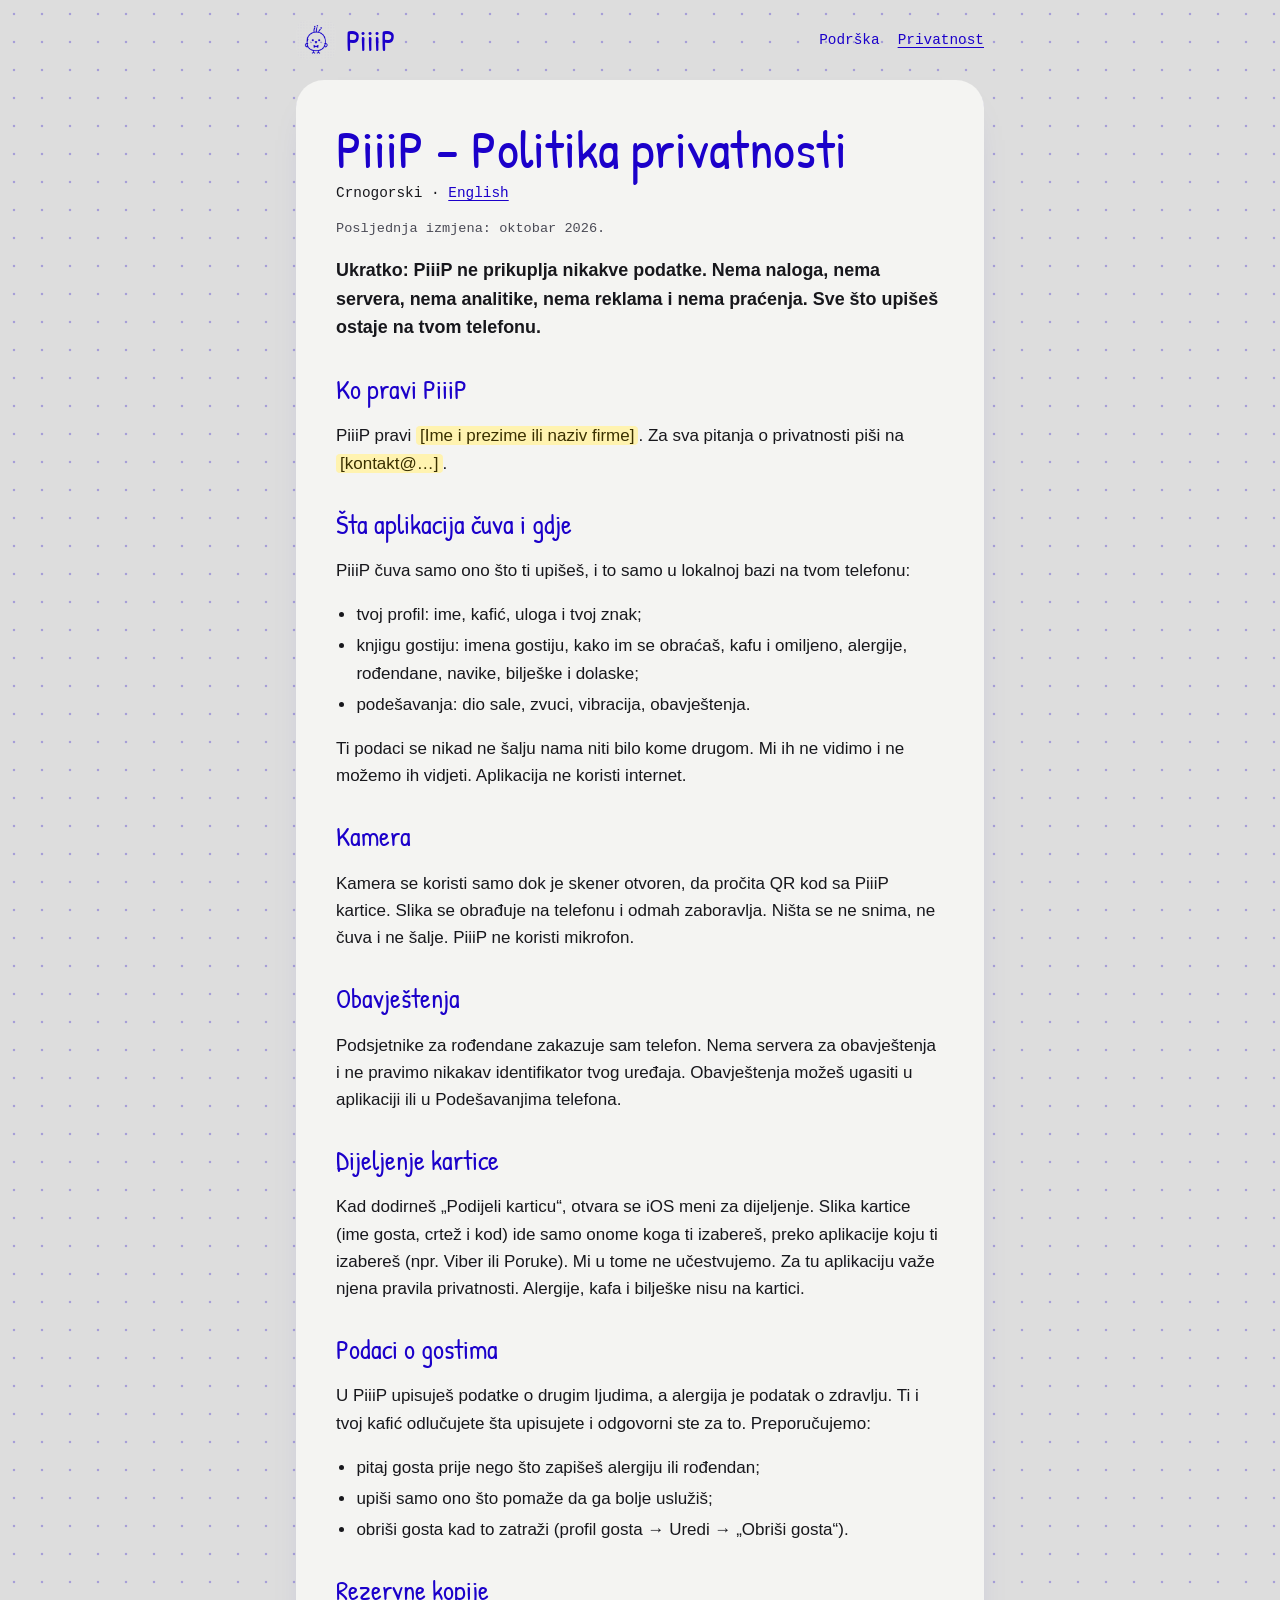
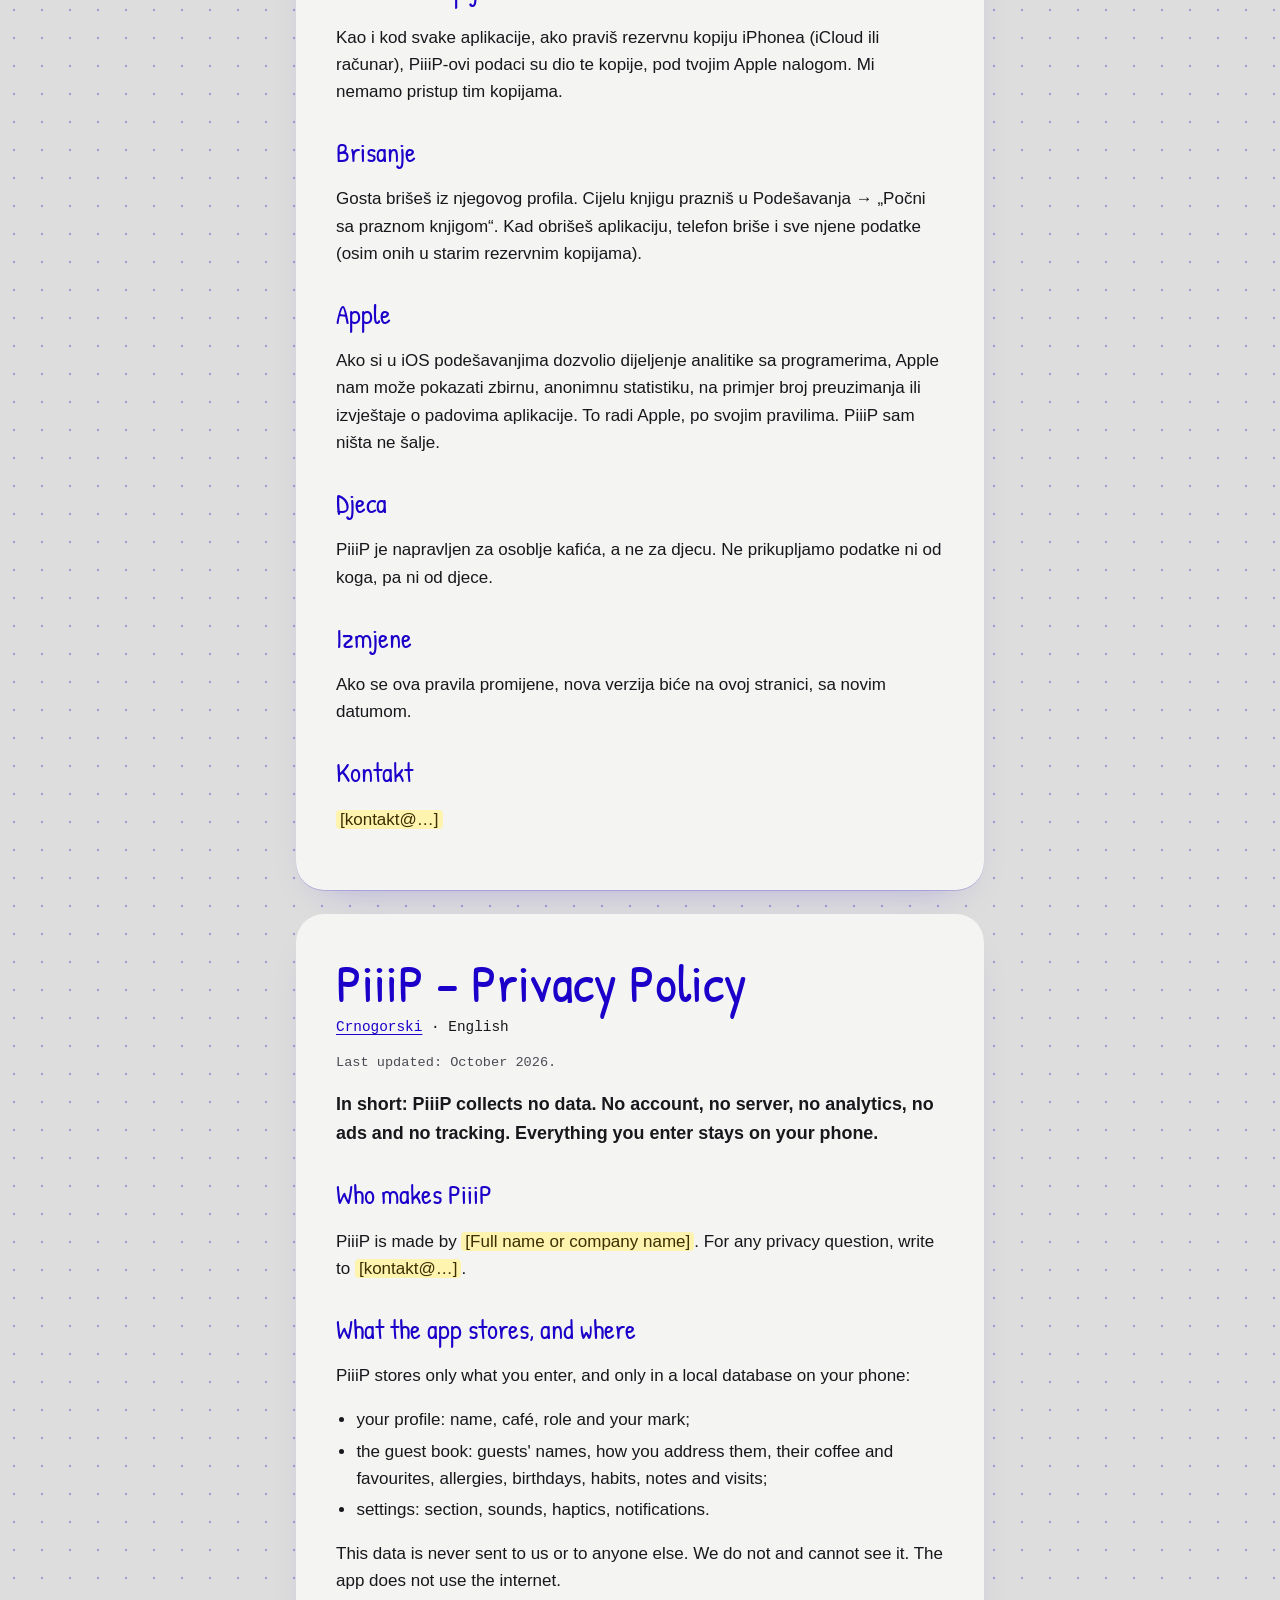
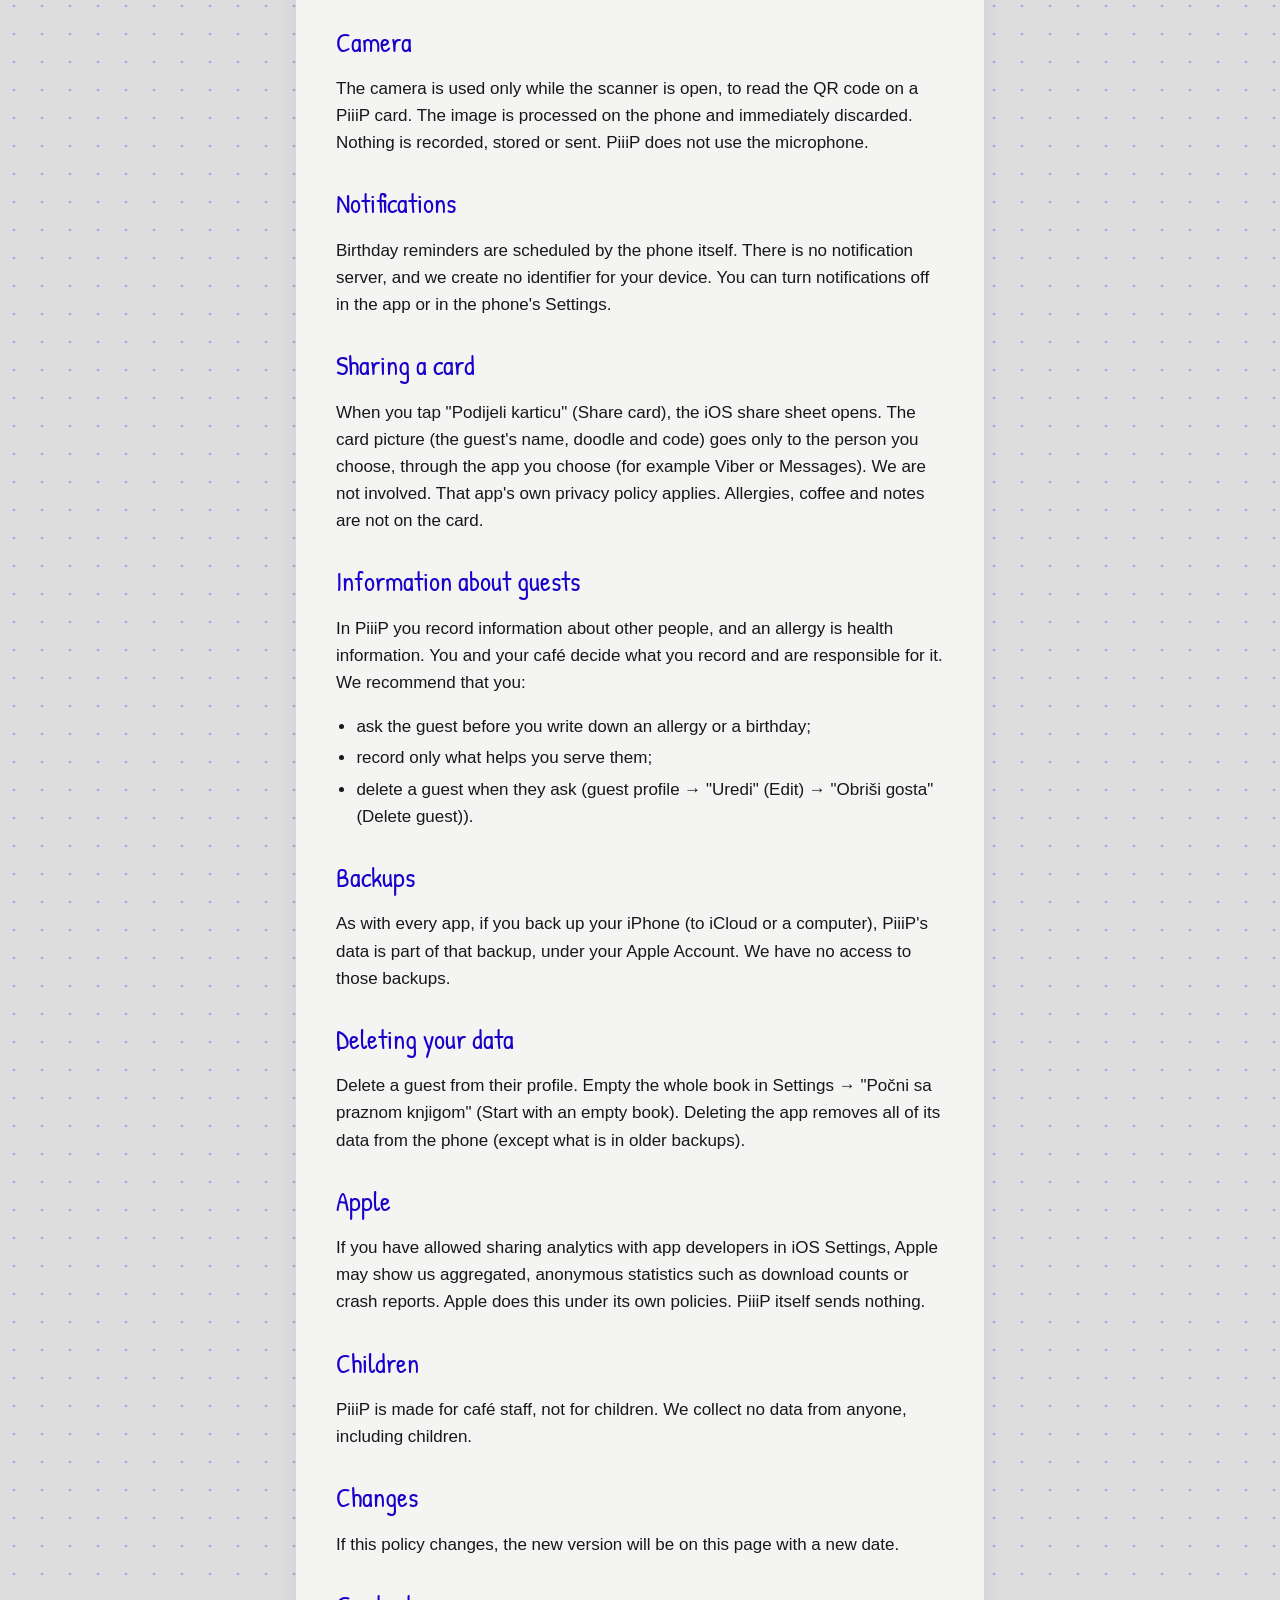
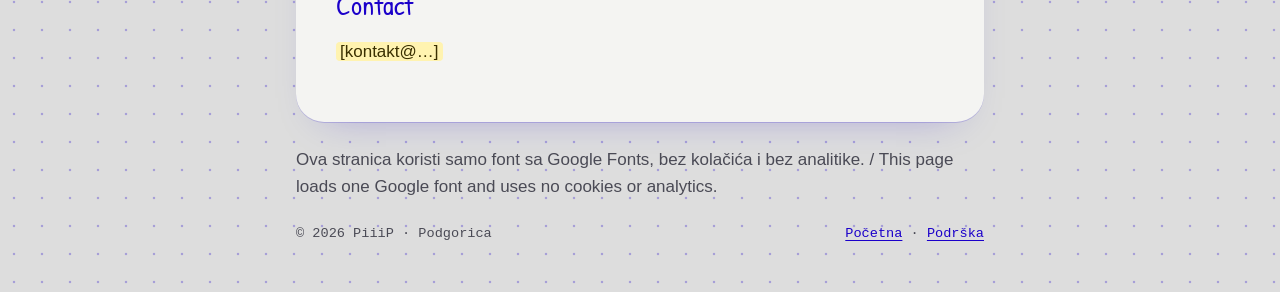
==== privacy/index.html @ 48791858 "feat: PiiiP landing, privacy policy and support pages Co-Authored-By: Claude Opus 5.5 <noreply@anthr" ====
<!doctype html>
<html lang="sr-Latn-ME">
<head>
<meta charset="utf-8">
<meta name="viewport" content="width=device-width, initial-scale=1">
<title>PiiiP – Privatnost / Privacy</title>
<meta name="description" content="PiiiP politika privatnosti. PiiiP ne prikuplja podatke. / PiiiP privacy policy. PiiiP collects no data.">
<link rel="icon" type="image/png" href="../assets/favicon.png">
<link rel="apple-touch-icon" href="../assets/apple-touch-icon.png">
<link rel="preconnect" href="https://fonts.googleapis.com">
<link rel="preconnect" href="https://fonts.gstatic.com" crossorigin>
<link rel="stylesheet" href="https://fonts.googleapis.com/css2?family=Patrick+Hand&display=swap">
<link rel="stylesheet" href="../assets/site.css">
</head>
<body>
<header class="site-head">
  <div class="wrap">
    <a class="brand" href="../"><img src="../assets/icon.png" width="40" height="40" alt=""><span>PiiiP</span></a>
    <nav class="site-nav" aria-label="Glavni meni">
      <a href="../support/">Podrška</a>
      <a href="./" aria-current="page">Privatnost</a>
    </nav>
  </div>
</header>

<main class="wrap">
  <section id="me" class="card">
    <h1>PiiiP – Politika privatnosti</h1>
    <p class="lang-switch">Crnogorski · <a href="#en">English</a></p>
    <p class="meta">Posljednja izmjena: oktobar 2026.</p>
    <p class="lead">Ukratko: PiiiP ne prikuplja nikakve podatke. Nema naloga, nema servera, nema analitike, nema reklama i nema praćenja. Sve što upišeš ostaje na tvom telefonu.</p>
    <h2>Ko pravi PiiiP</h2>
    <p>PiiiP pravi <span class="todo">[Ime i prezime ili naziv firme]</span>. Za sva pitanja o privatnosti piši na <span class="todo">[kontakt@…]</span>.</p>
    <h2>Šta aplikacija čuva i gdje</h2>
    <p>PiiiP čuva samo ono što ti upišeš, i to samo u lokalnoj bazi na tvom telefonu:</p>
    <ul>
      <li>tvoj profil: ime, kafić, uloga i tvoj znak;</li>
      <li>knjigu gostiju: imena gostiju, kako im se obraćaš, kafu i omiljeno, alergije, rođendane, navike, bilješke i dolaske;</li>
      <li>podešavanja: dio sale, zvuci, vibracija, obavještenja.</li>
    </ul>
    <p>Ti podaci se nikad ne šalju nama niti bilo kome drugom. Mi ih ne vidimo i ne možemo ih vidjeti. Aplikacija ne koristi internet.</p>
    <h2>Kamera</h2>
    <p>Kamera se koristi samo dok je skener otvoren, da pročita QR kod sa PiiiP kartice. Slika se obrađuje na telefonu i odmah zaboravlja. Ništa se ne snima, ne čuva i ne šalje. PiiiP ne koristi mikrofon.</p>
    <h2>Obavještenja</h2>
    <p>Podsjetnike za rođendane zakazuje sam telefon. Nema servera za obavještenja i ne pravimo nikakav identifikator tvog uređaja. Obavještenja možeš ugasiti u aplikaciji ili u Podešavanjima telefona.</p>
    <h2>Dijeljenje kartice</h2>
    <p>Kad dodirneš „Podijeli karticu“, otvara se iOS meni za dijeljenje. Slika kartice (ime gosta, crtež i kod) ide samo onome koga ti izabereš, preko aplikacije koju ti izabereš (npr. Viber ili Poruke). Mi u tome ne učestvujemo. Za tu aplikaciju važe njena pravila privatnosti. Alergije, kafa i bilješke nisu na kartici.</p>
    <h2>Podaci o gostima</h2>
    <p>U PiiiP upisuješ podatke o drugim ljudima, a alergija je podatak o zdravlju. Ti i tvoj kafić odlučujete šta upisujete i odgovorni ste za to. Preporučujemo:</p>
    <ul>
      <li>pitaj gosta prije nego što zapišeš alergiju ili rođendan;</li>
      <li>upiši samo ono što pomaže da ga bolje uslužiš;</li>
      <li>obriši gosta kad to zatraži (profil gosta → Uredi → „Obriši gosta“).</li>
    </ul>
    <h2>Rezervne kopije</h2>
    <p>Kao i kod svake aplikacije, ako praviš rezervnu kopiju iPhonea (iCloud ili računar), PiiiP-ovi podaci su dio te kopije, pod tvojim Apple nalogom. Mi nemamo pristup tim kopijama.</p>
    <h2>Brisanje</h2>
    <p>Gosta brišeš iz njegovog profila. Cijelu knjigu prazniš u Podešavanja → „Počni sa praznom knjigom“. Kad obrišeš aplikaciju, telefon briše i sve njene podatke (osim onih u starim rezervnim kopijama).</p>
    <h2>Apple</h2>
    <p>Ako si u iOS podešavanjima dozvolio dijeljenje analitike sa programerima, Apple nam može pokazati zbirnu, anonimnu statistiku, na primjer broj preuzimanja ili izvještaje o padovima aplikacije. To radi Apple, po svojim pravilima. PiiiP sam ništa ne šalje.</p>
    <h2>Djeca</h2>
    <p>PiiiP je napravljen za osoblje kafića, a ne za djecu. Ne prikupljamo podatke ni od koga, pa ni od djece.</p>
    <h2>Izmjene</h2>
    <p>Ako se ova pravila promijene, nova verzija biće na ovoj stranici, sa novim datumom.</p>
    <h2>Kontakt</h2>
    <p><span class="todo">[kontakt@…]</span></p>
  </section>

  <section id="en" class="card" lang="en">
    <h1>PiiiP – Privacy Policy</h1>
    <p class="lang-switch"><a href="#me">Crnogorski</a> · English</p>
    <p class="meta">Last updated: October 2026.</p>
    <p class="lead">In short: PiiiP collects no data. No account, no server, no analytics, no ads and no tracking. Everything you enter stays on your phone.</p>
    <h2>Who makes PiiiP</h2>
    <p>PiiiP is made by <span class="todo">[Full name or company name]</span>. For any privacy question, write to <span class="todo">[kontakt@…]</span>.</p>
    <h2>What the app stores, and where</h2>
    <p>PiiiP stores only what you enter, and only in a local database on your phone:</p>
    <ul>
      <li>your profile: name, café, role and your mark;</li>
      <li>the guest book: guests' names, how you address them, their coffee and favourites, allergies, birthdays, habits, notes and visits;</li>
      <li>settings: section, sounds, haptics, notifications.</li>
    </ul>
    <p>This data is never sent to us or to anyone else. We do not and cannot see it. The app does not use the internet.</p>
    <h2>Camera</h2>
    <p>The camera is used only while the scanner is open, to read the QR code on a PiiiP card. The image is processed on the phone and immediately discarded. Nothing is recorded, stored or sent. PiiiP does not use the microphone.</p>
    <h2>Notifications</h2>
    <p>Birthday reminders are scheduled by the phone itself. There is no notification server, and we create no identifier for your device. You can turn notifications off in the app or in the phone's Settings.</p>
    <h2>Sharing a card</h2>
    <p>When you tap "Podijeli karticu" (Share card), the iOS share sheet opens. The card picture (the guest's name, doodle and code) goes only to the person you choose, through the app you choose (for example Viber or Messages). We are not involved. That app's own privacy policy applies. Allergies, coffee and notes are not on the card.</p>
    <h2>Information about guests</h2>
    <p>In PiiiP you record information about other people, and an allergy is health information. You and your café decide what you record and are responsible for it. We recommend that you:</p>
    <ul>
      <li>ask the guest before you write down an allergy or a birthday;</li>
      <li>record only what helps you serve them;</li>
      <li>delete a guest when they ask (guest profile → "Uredi" (Edit) → "Obriši gosta" (Delete guest)).</li>
    </ul>
    <h2>Backups</h2>
    <p>As with every app, if you back up your iPhone (to iCloud or a computer), PiiiP's data is part of that backup, under your Apple Account. We have no access to those backups.</p>
    <h2>Deleting your data</h2>
    <p>Delete a guest from their profile. Empty the whole book in Settings → "Počni sa praznom knjigom" (Start with an empty book). Deleting the app removes all of its data from the phone (except what is in older backups).</p>
    <h2>Apple</h2>
    <p>If you have allowed sharing analytics with app developers in iOS Settings, Apple may show us aggregated, anonymous statistics such as download counts or crash reports. Apple does this under its own policies. PiiiP itself sends nothing.</p>
    <h2>Children</h2>
    <p>PiiiP is made for café staff, not for children. We collect no data from anyone, including children.</p>
    <h2>Changes</h2>
    <p>If this policy changes, the new version will be on this page with a new date.</p>
    <h2>Contact</h2>
    <p><span class="todo">[kontakt@…]</span></p>
  </section>
  <p class="soft">Ova stranica koristi samo font sa Google Fonts, bez kolačića i bez analitike. / This page loads one Google font and uses no cookies or analytics.</p>
</main>

<footer class="site-foot">
  <div class="wrap">
    <span>© 2026 PiiiP · Podgorica</span>
    <span><a href="../">Početna</a> · <a href="../support/">Podrška</a></span>
  </div>
</footer>
</body>
</html>
---- assets/site.css ----
/* PiiiP site: grey paper, one cobalt ink, hand-lettered display. Same rules as the app. */
:root {
  --paper: #DDDDDD;
  --card: #F4F4F2;
  --ink: #1B00CA;
  --ink-soft: rgba(27, 0, 202, 0.55);
  --dot: rgba(27, 0, 202, 0.28);
  --text: #17171C;
  --soft: #4A4A55;
  --rule: rgba(27, 0, 202, 0.18);
  --todo-bg: #FFF3B0;
  --todo-text: #3A3000;

  --font-hand: "Patrick Hand", "Comic Sans MS", cursive;
  --font-body: -apple-system, BlinkMacSystemFont, "Segoe UI", Roboto, "Helvetica Neue", Arial, sans-serif;
  --font-mono: ui-monospace, "SF Mono", Menlo, Consolas, monospace;

  --radius-tile: 16px;
  --radius-card: 28px;
  --ease-out: cubic-bezier(0.16, 1, 0.3, 1);
  color-scheme: light dark;
}

@media (prefers-color-scheme: dark) {
  :root:not([data-theme="light"]) {
    --paper: #14141A;
    --card: #1E1E26;
    --ink: #A9A0FF;
    --ink-soft: rgba(169, 160, 255, 0.6);
    --dot: rgba(169, 160, 255, 0.22);
    --text: #EDEDF2;
    --soft: #B4B4C0;
    --rule: rgba(169, 160, 255, 0.22);
    --todo-bg: #4A4000;
    --todo-text: #FFF3B0;
  }
}

* { box-sizing: border-box; }

body {
  margin: 0;
  background-color: var(--paper);
  background-image: radial-gradient(var(--dot) 1.4px, transparent 1.6px);
  background-size: 28px 28px;
  color: var(--text);
  font: 17px/1.6 var(--font-body);
  -webkit-font-smoothing: antialiased;
}

a { color: var(--ink); text-underline-offset: 3px; }
a:hover { text-decoration-thickness: 2px; }
a:focus-visible { outline: 2px solid var(--ink); outline-offset: 3px; border-radius: 4px; }

.wrap { max-width: 720px; margin: 0 auto; padding: 0 16px; }

/* Header */
.site-head { padding: 20px 0; }
.site-head .wrap { display: flex; align-items: center; justify-content: space-between; gap: 16px; }
.brand { display: flex; align-items: center; gap: 10px; text-decoration: none; }
.brand img { width: 40px; height: 40px; border-radius: 10px; }
.brand span { font: 1.9rem/1 var(--font-hand); color: var(--ink); }
.site-nav { display: flex; gap: 18px; font: 0.9rem var(--font-mono); }
.site-nav a { text-decoration: none; }
.site-nav a[aria-current="page"] { text-decoration: underline; }

/* Cards */
.card {
  background: var(--card);
  border-radius: var(--radius-card);
  padding: 32px 24px;
  margin-bottom: 24px;
  box-shadow: 0 1px 0 var(--rule), 0 18px 40px -28px rgba(27, 0, 202, 0.35);
}
@media (min-width: 600px) { .card { padding: 40px 40px; } }

h1, h2, h3 { font-family: var(--font-hand); color: var(--ink); font-weight: 400; }
h1 { font-size: clamp(2.4rem, 1.6rem + 3vw, 3.4rem); line-height: 1.05; margin: 0 0 8px; }
h2 { font-size: 1.7rem; line-height: 1.15; margin: 32px 0 6px; }
h3 { font-size: 1.35rem; margin: 24px 0 4px; }

.meta { font: 0.85rem var(--font-mono); color: var(--soft); margin: 0 0 20px; }
.lead { font-size: 1.12rem; font-weight: 600; }
.soft { color: var(--soft); }
ul { padding-left: 1.2em; }
li + li { margin-top: 4px; }

.lang-switch { font: 0.9rem var(--font-mono); margin: 8px 0 20px; }

.todo { background: var(--todo-bg); color: var(--todo-text); padding: 0 4px; border-radius: 4px; }

/* Landing */
.hero { display: grid; gap: 32px; align-items: center; padding: 24px 0 40px; }
@media (min-width: 720px) { .hero { grid-template-columns: 1.15fr 0.85fr; } }
.hero .tagline { font: 1.6rem/1.2 var(--font-hand); color: var(--ink); margin: 0 0 16px; }
.hero p { margin: 0 0 16px; }
.phone {
  justify-self: center;
  width: min(300px, 80vw);
  aspect-ratio: 600 / 1303;
  border-radius: 44px;
  border: 10px solid #17171C;
  overflow: hidden;
  background: var(--card);
  transform: rotate(2.5deg);
  box-shadow: 0 30px 60px -30px rgba(27, 0, 202, 0.5);
  transition: transform 500ms var(--ease-out);
}
.phone:hover { transform: rotate(0deg) translateY(-4px); }
.phone img { width: 100%; height: 100%; display: block; object-fit: cover; }

.badge-row { display: flex; flex-wrap: wrap; gap: 10px; margin-top: 8px; }
.pill {
  display: inline-block;
  padding: 10px 18px;
  border-radius: 999px;
  font: 0.95rem var(--font-mono);
  text-decoration: none;
  border: 1.5px solid var(--ink);
  transition: transform 150ms var(--ease-out), background-color 150ms;
}
.pill:active { transform: scale(0.97); }
.pill.solid { background: var(--ink); color: var(--card); }
.pill.solid:hover { background: var(--text); border-color: var(--text); }
.pill.ghost:hover { background: var(--rule); }

.features { display: grid; gap: 16px; margin: 0; padding: 0; list-style: none; }
@media (min-width: 600px) { .features { grid-template-columns: 1fr 1fr; } }
.features li { background: var(--paper); border-radius: var(--radius-tile); padding: 18px 20px; margin: 0; }
.features li:first-child { grid-column: 1 / -1; border: 1.5px solid #D2002A; }
.features h3 { margin: 0 0 4px; }
.features p { margin: 0; font-size: 0.97rem; }

/* FAQ */
details { border-top: 1px solid var(--rule); padding: 14px 0; }
details:last-of-type { border-bottom: 1px solid var(--rule); }
summary { cursor: pointer; font: 1.3rem/1.3 var(--font-hand); color: var(--ink); list-style: none; }
summary::-webkit-details-marker { display: none; }
summary::before { content: "+"; display: inline-block; width: 1.2em; transition: transform 200ms var(--ease-out); }
details[open] summary::before { transform: rotate(45deg); }
details p { margin: 8px 0 0 1.2em; }

/* Footer */
.site-foot { padding: 8px 0 48px; font: 0.85rem var(--font-mono); color: var(--soft); }
.site-foot .wrap { display: flex; flex-wrap: wrap; gap: 8px 20px; justify-content: space-between; }

@media (prefers-reduced-motion: reduce) {
  *, *::before { transition: none !important; }
  .phone { transform: none; }
}
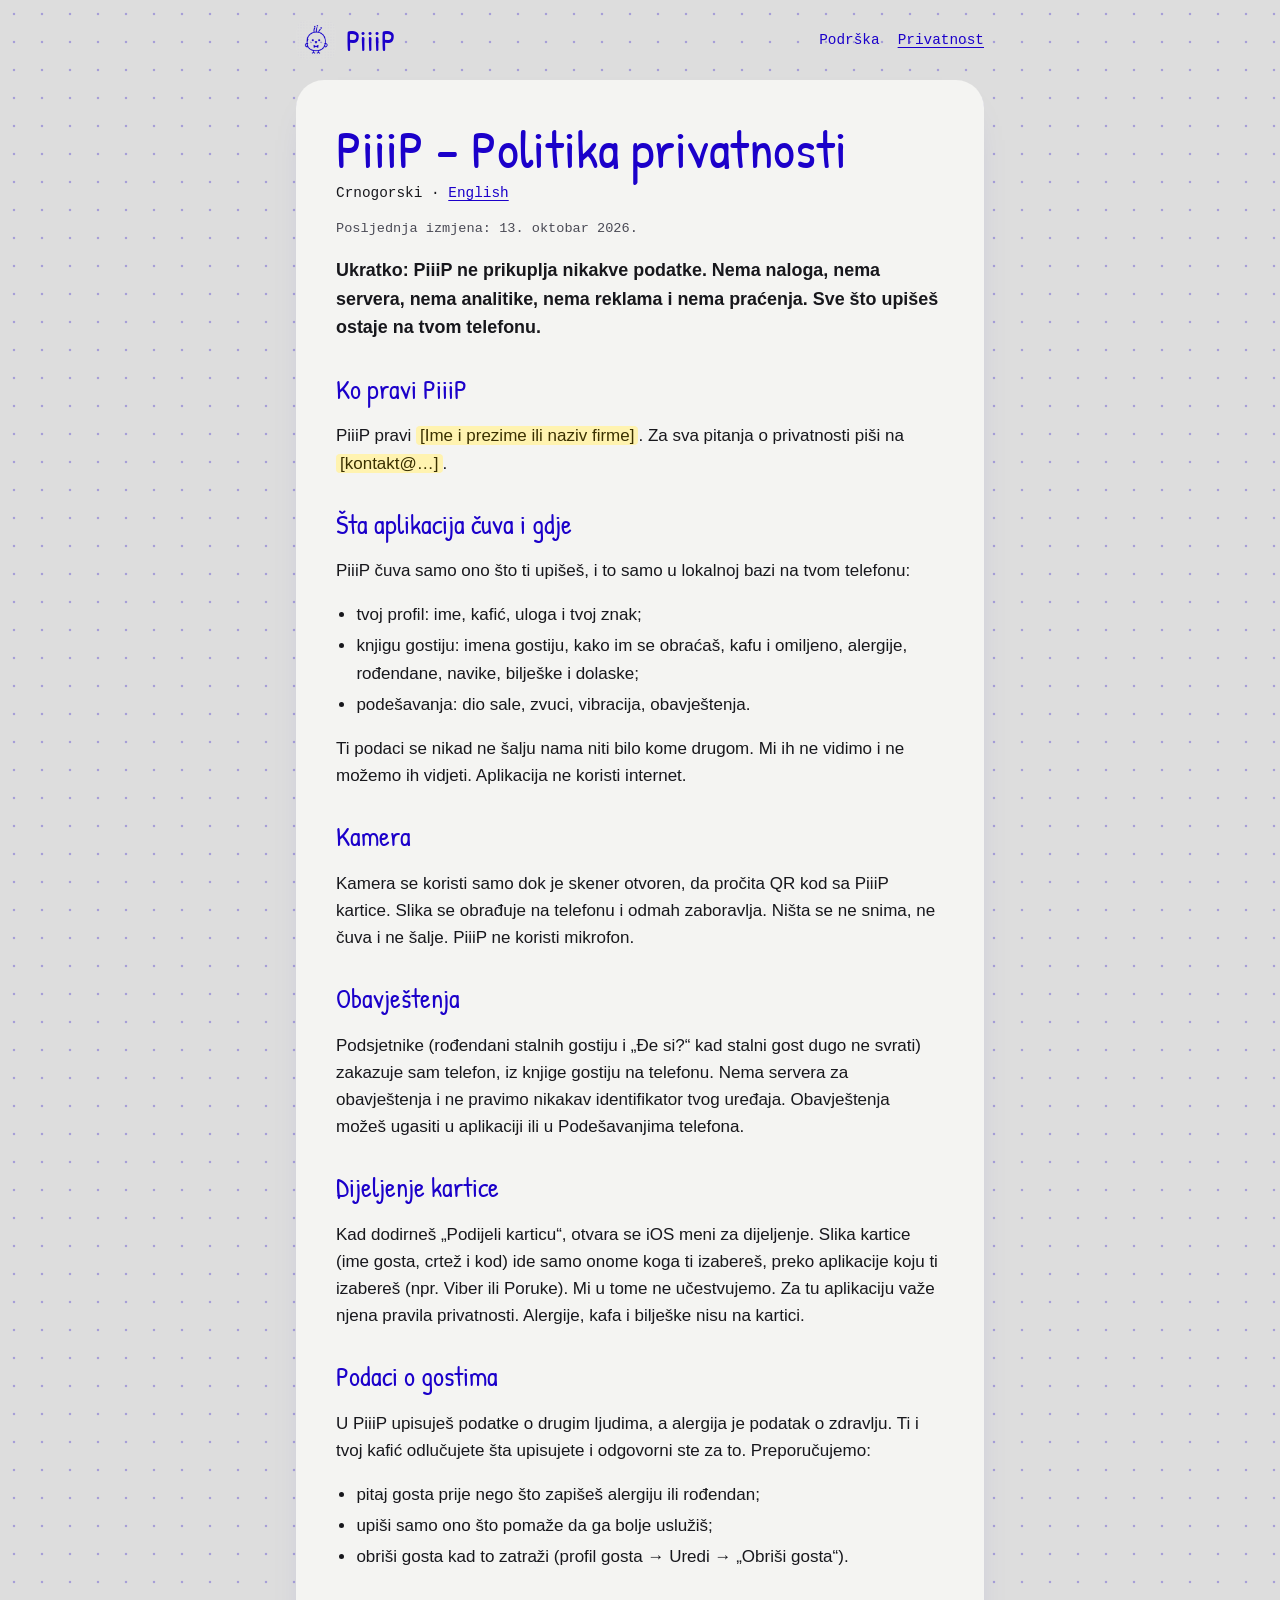
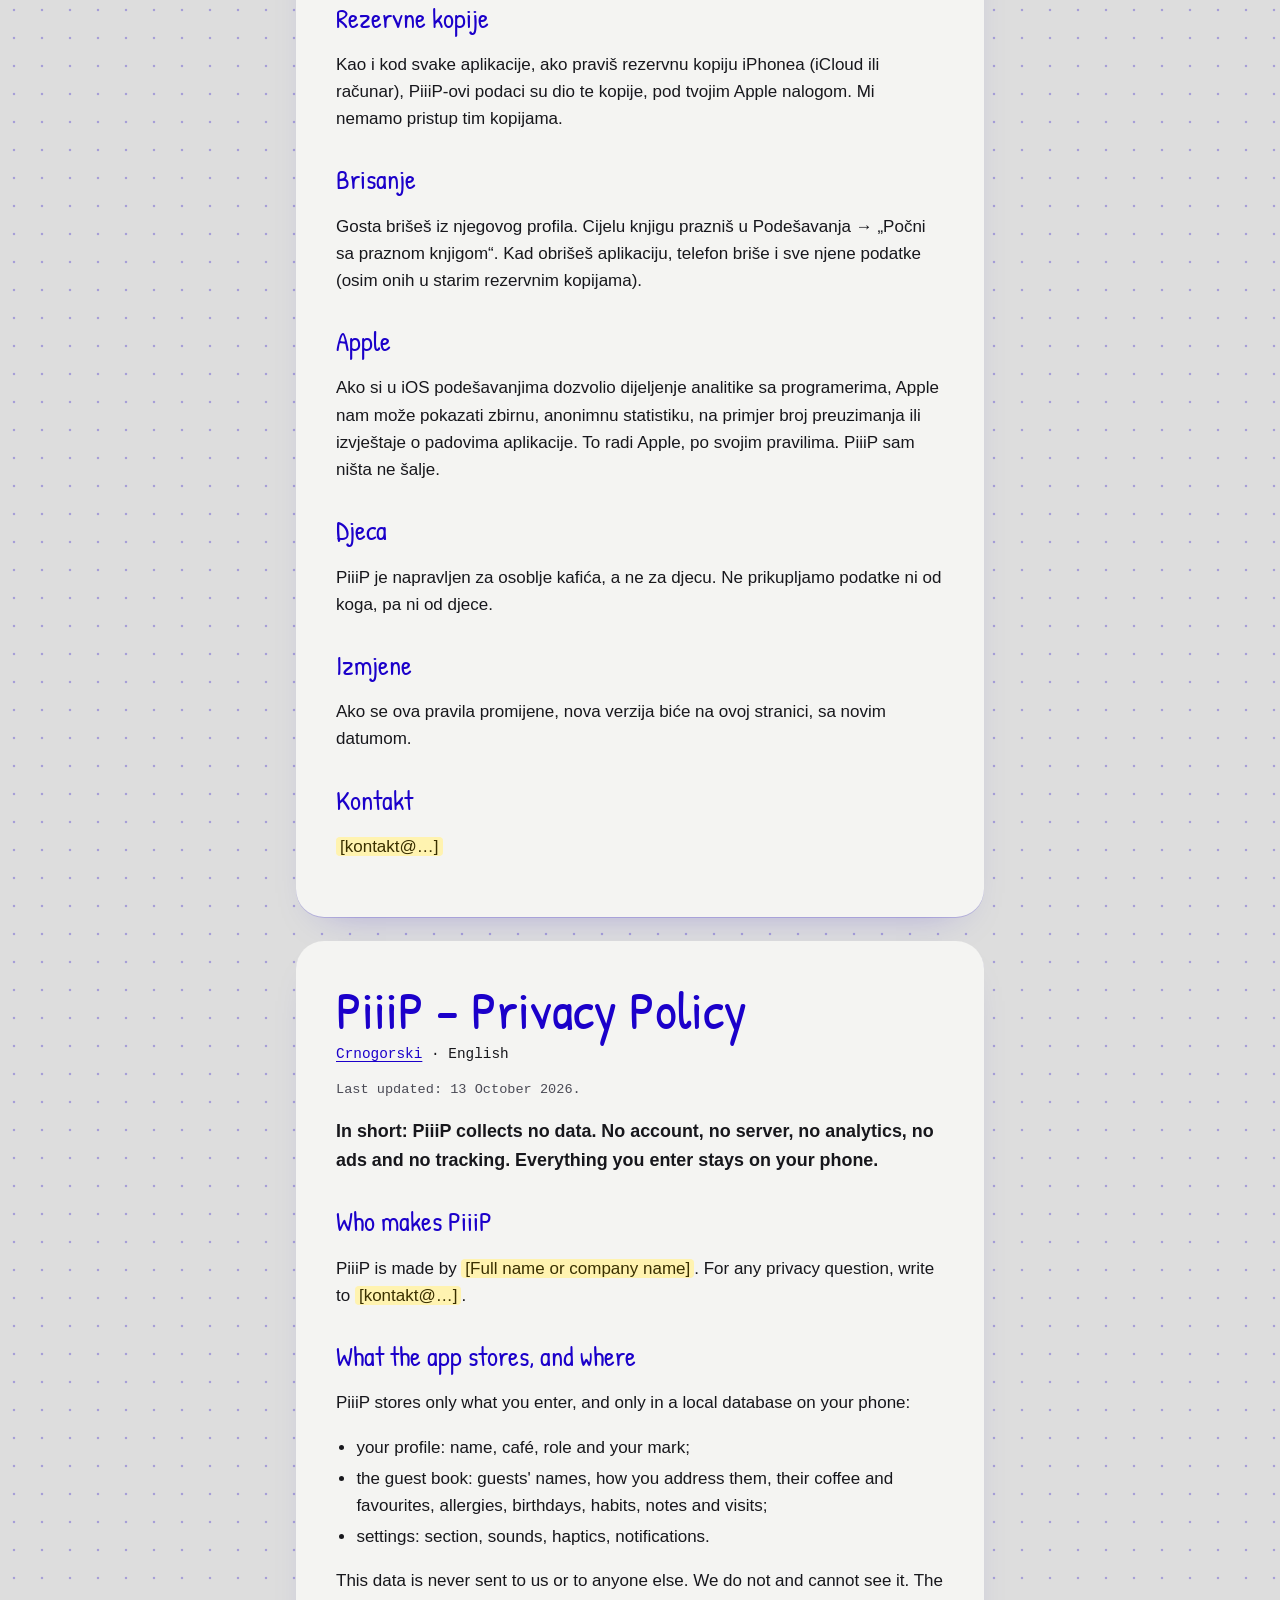
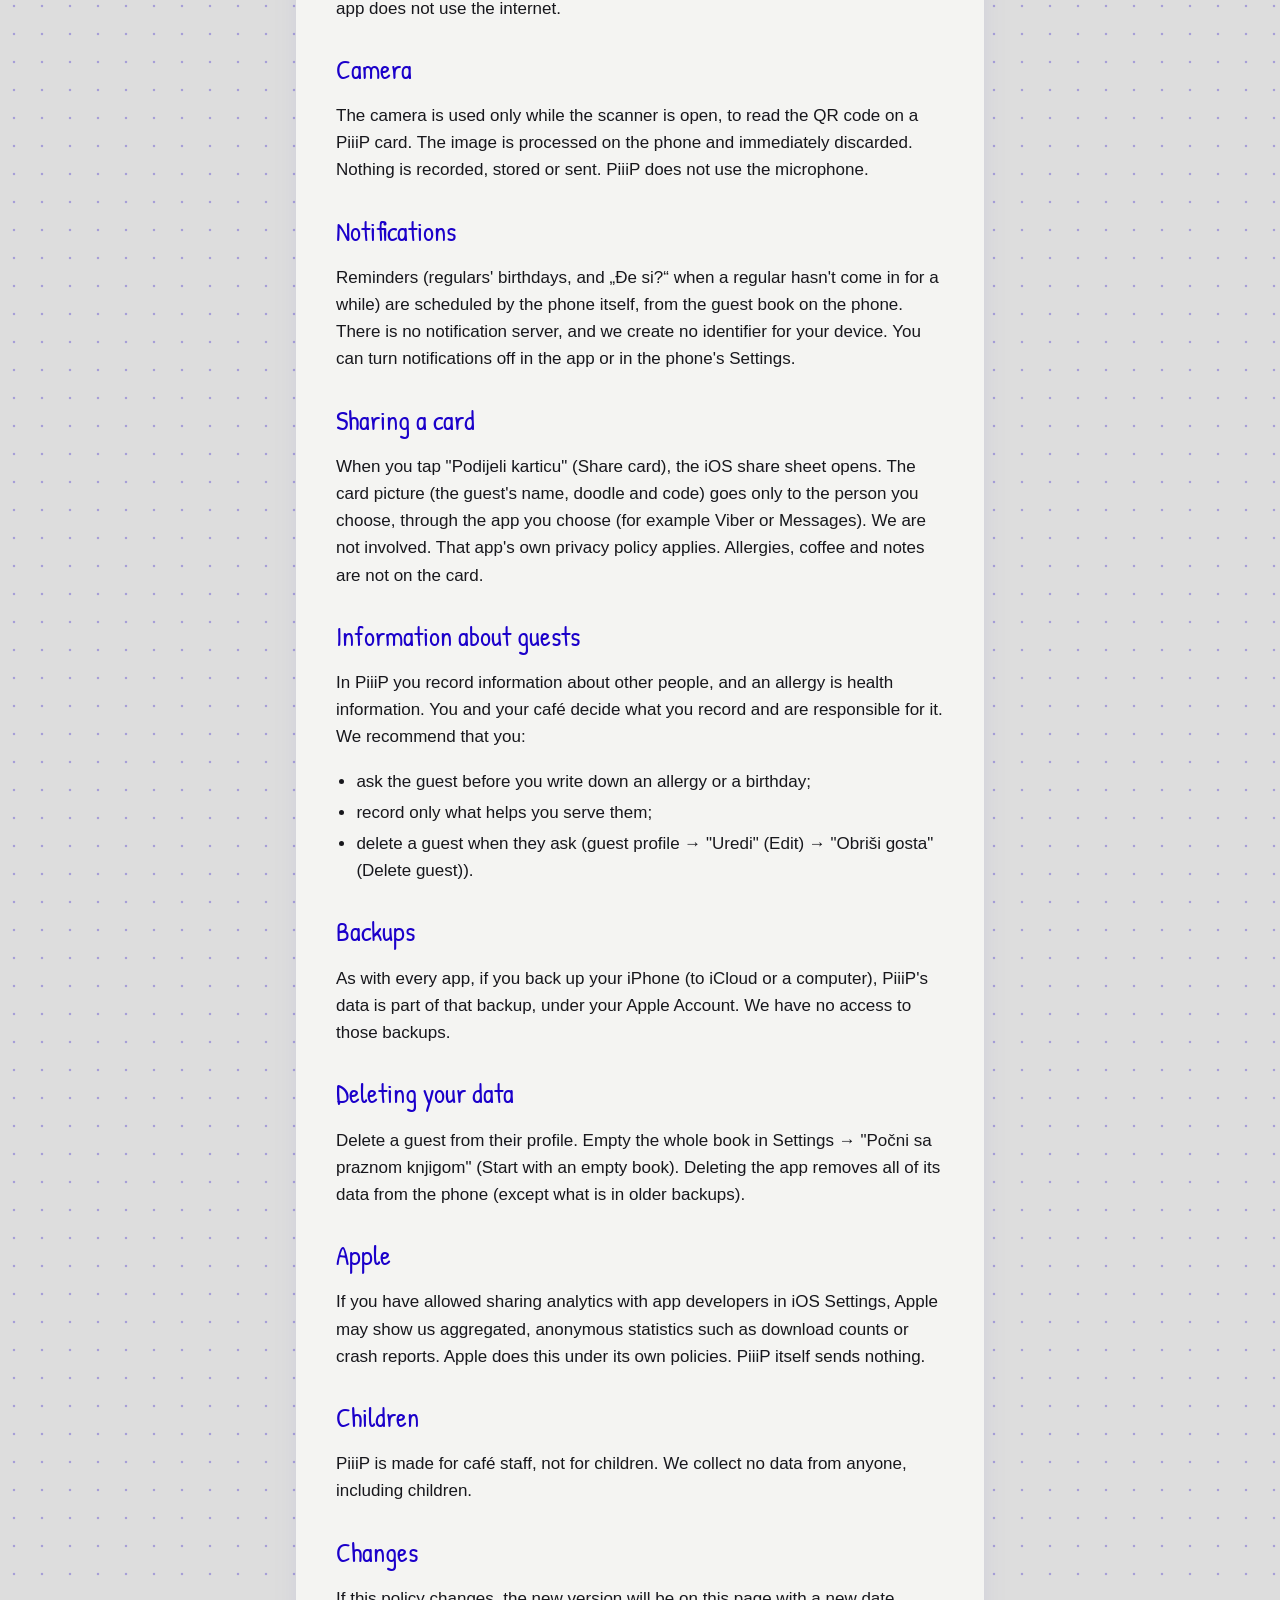
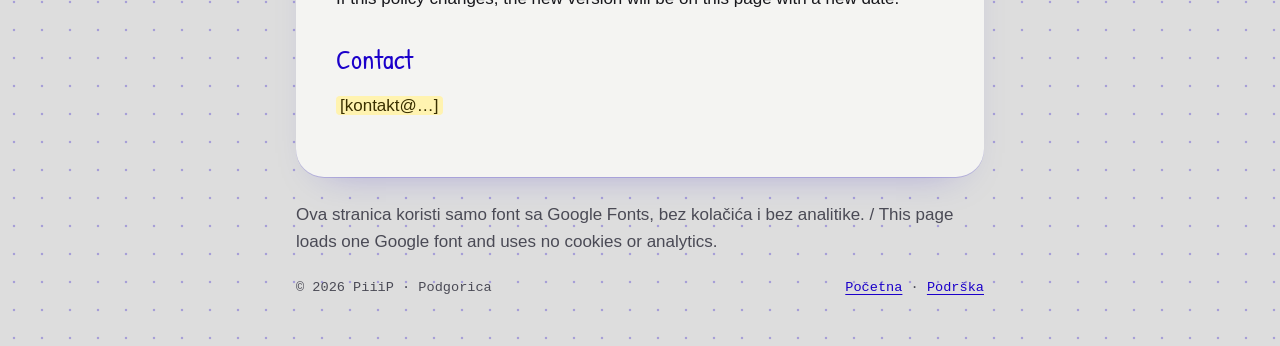
==== commit 5a4b264f: "feat: PiiiP's phrasebook with sounds, Đe si reminders in privacy and support Co-Authored-By: Claude " ====
--- a/privacy/index.html
+++ b/privacy/index.html
@@ -27,7 +27,7 @@
   <section id="me" class="card">
     <h1>PiiiP – Politika privatnosti</h1>
     <p class="lang-switch">Crnogorski · <a href="#en">English</a></p>
-    <p class="meta">Posljednja izmjena: oktobar 2026.</p>
+    <p class="meta">Posljednja izmjena: 13. oktobar 2026.</p>
     <p class="lead">Ukratko: PiiiP ne prikuplja nikakve podatke. Nema naloga, nema servera, nema analitike, nema reklama i nema praćenja. Sve što upišeš ostaje na tvom telefonu.</p>
     <h2>Ko pravi PiiiP</h2>
     <p>PiiiP pravi <span class="todo">[Ime i prezime ili naziv firme]</span>. Za sva pitanja o privatnosti piši na <span class="todo">[kontakt@…]</span>.</p>
@@ -42,7 +42,7 @@
     <h2>Kamera</h2>
     <p>Kamera se koristi samo dok je skener otvoren, da pročita QR kod sa PiiiP kartice. Slika se obrađuje na telefonu i odmah zaboravlja. Ništa se ne snima, ne čuva i ne šalje. PiiiP ne koristi mikrofon.</p>
     <h2>Obavještenja</h2>
-    <p>Podsjetnike za rođendane zakazuje sam telefon. Nema servera za obavještenja i ne pravimo nikakav identifikator tvog uređaja. Obavještenja možeš ugasiti u aplikaciji ili u Podešavanjima telefona.</p>
+    <p>Podsjetnike (rođendani stalnih gostiju i „Đe si?“ kad stalni gost dugo ne svrati) zakazuje sam telefon, iz knjige gostiju na telefonu. Nema servera za obavještenja i ne pravimo nikakav identifikator tvog uređaja. Obavještenja možeš ugasiti u aplikaciji ili u Podešavanjima telefona.</p>
     <h2>Dijeljenje kartice</h2>
     <p>Kad dodirneš „Podijeli karticu“, otvara se iOS meni za dijeljenje. Slika kartice (ime gosta, crtež i kod) ide samo onome koga ti izabereš, preko aplikacije koju ti izabereš (npr. Viber ili Poruke). Mi u tome ne učestvujemo. Za tu aplikaciju važe njena pravila privatnosti. Alergije, kafa i bilješke nisu na kartici.</p>
     <h2>Podaci o gostima</h2>
@@ -69,7 +69,7 @@
   <section id="en" class="card" lang="en">
     <h1>PiiiP – Privacy Policy</h1>
     <p class="lang-switch"><a href="#me">Crnogorski</a> · English</p>
-    <p class="meta">Last updated: October 2026.</p>
+    <p class="meta">Last updated: 13 October 2026.</p>
     <p class="lead">In short: PiiiP collects no data. No account, no server, no analytics, no ads and no tracking. Everything you enter stays on your phone.</p>
     <h2>Who makes PiiiP</h2>
     <p>PiiiP is made by <span class="todo">[Full name or company name]</span>. For any privacy question, write to <span class="todo">[kontakt@…]</span>.</p>
@@ -84,7 +84,7 @@
     <h2>Camera</h2>
     <p>The camera is used only while the scanner is open, to read the QR code on a PiiiP card. The image is processed on the phone and immediately discarded. Nothing is recorded, stored or sent. PiiiP does not use the microphone.</p>
     <h2>Notifications</h2>
-    <p>Birthday reminders are scheduled by the phone itself. There is no notification server, and we create no identifier for your device. You can turn notifications off in the app or in the phone's Settings.</p>
+    <p>Reminders (regulars' birthdays, and „Đe si?“ when a regular hasn't come in for a while) are scheduled by the phone itself, from the guest book on the phone. There is no notification server, and we create no identifier for your device. You can turn notifications off in the app or in the phone's Settings.</p>
     <h2>Sharing a card</h2>
     <p>When you tap "Podijeli karticu" (Share card), the iOS share sheet opens. The card picture (the guest's name, doodle and code) goes only to the person you choose, through the app you choose (for example Viber or Messages). We are not involved. That app's own privacy policy applies. Allergies, coffee and notes are not on the card.</p>
     <h2>Information about guests</h2>
--- a/assets/site.css
+++ b/assets/site.css
@@ -131,6 +131,24 @@
 .features h3 { margin: 0 0 4px; }
 .features p { margin: 0; font-size: 0.97rem; }
 
+/* Phrasebook: tap to hear PiiiP */
+.phrases { display: grid; grid-template-columns: repeat(auto-fill, minmax(150px, 1fr)); gap: 10px; margin-top: 16px; }
+.phrase {
+  display: flex; flex-direction: column; align-items: flex-start; gap: 2px;
+  padding: 14px 16px; border: 0; border-radius: var(--radius-tile);
+  background: var(--paper); color: var(--ink); text-align: left; cursor: pointer;
+  font: inherit; transition: transform 150ms var(--ease-out), box-shadow 200ms var(--ease-out);
+}
+.phrase span { font: 1.45rem/1.1 var(--font-hand); }
+.phrase small { font: 0.78rem/1.3 var(--font-mono); color: var(--soft); }
+.phrase:hover { box-shadow: inset 0 0 0 1.5px var(--ink); }
+.phrase:active { transform: scale(0.97); }
+.phrase:focus-visible { outline: 2px solid var(--ink); outline-offset: 3px; }
+.phrase.playing { background: var(--ink); }
+.phrase.playing span, .phrase.playing small { color: var(--card); }
+.phrase.alert span { color: #D2002A; }
+.phrase.alert.playing { background: #D2002A; }
+
 /* FAQ */
 details { border-top: 1px solid var(--rule); padding: 14px 0; }
 details:last-of-type { border-bottom: 1px solid var(--rule); }
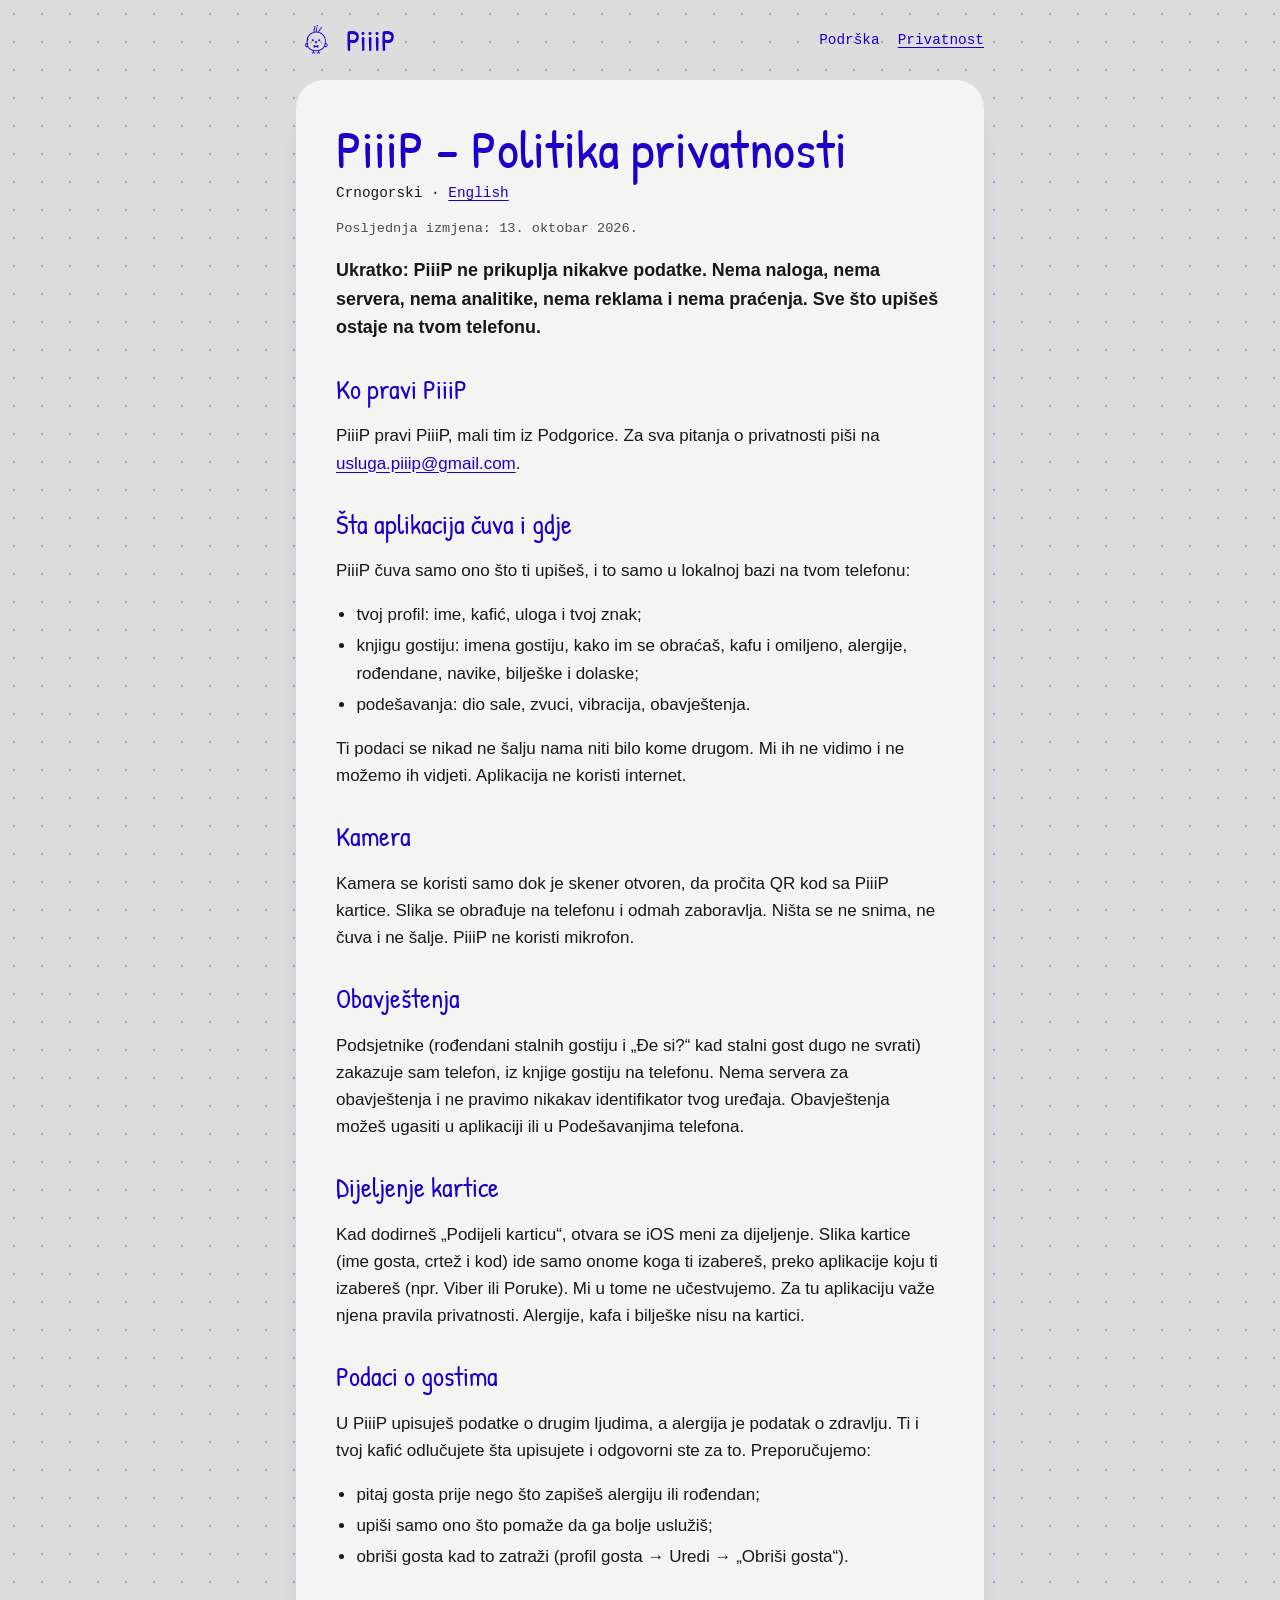
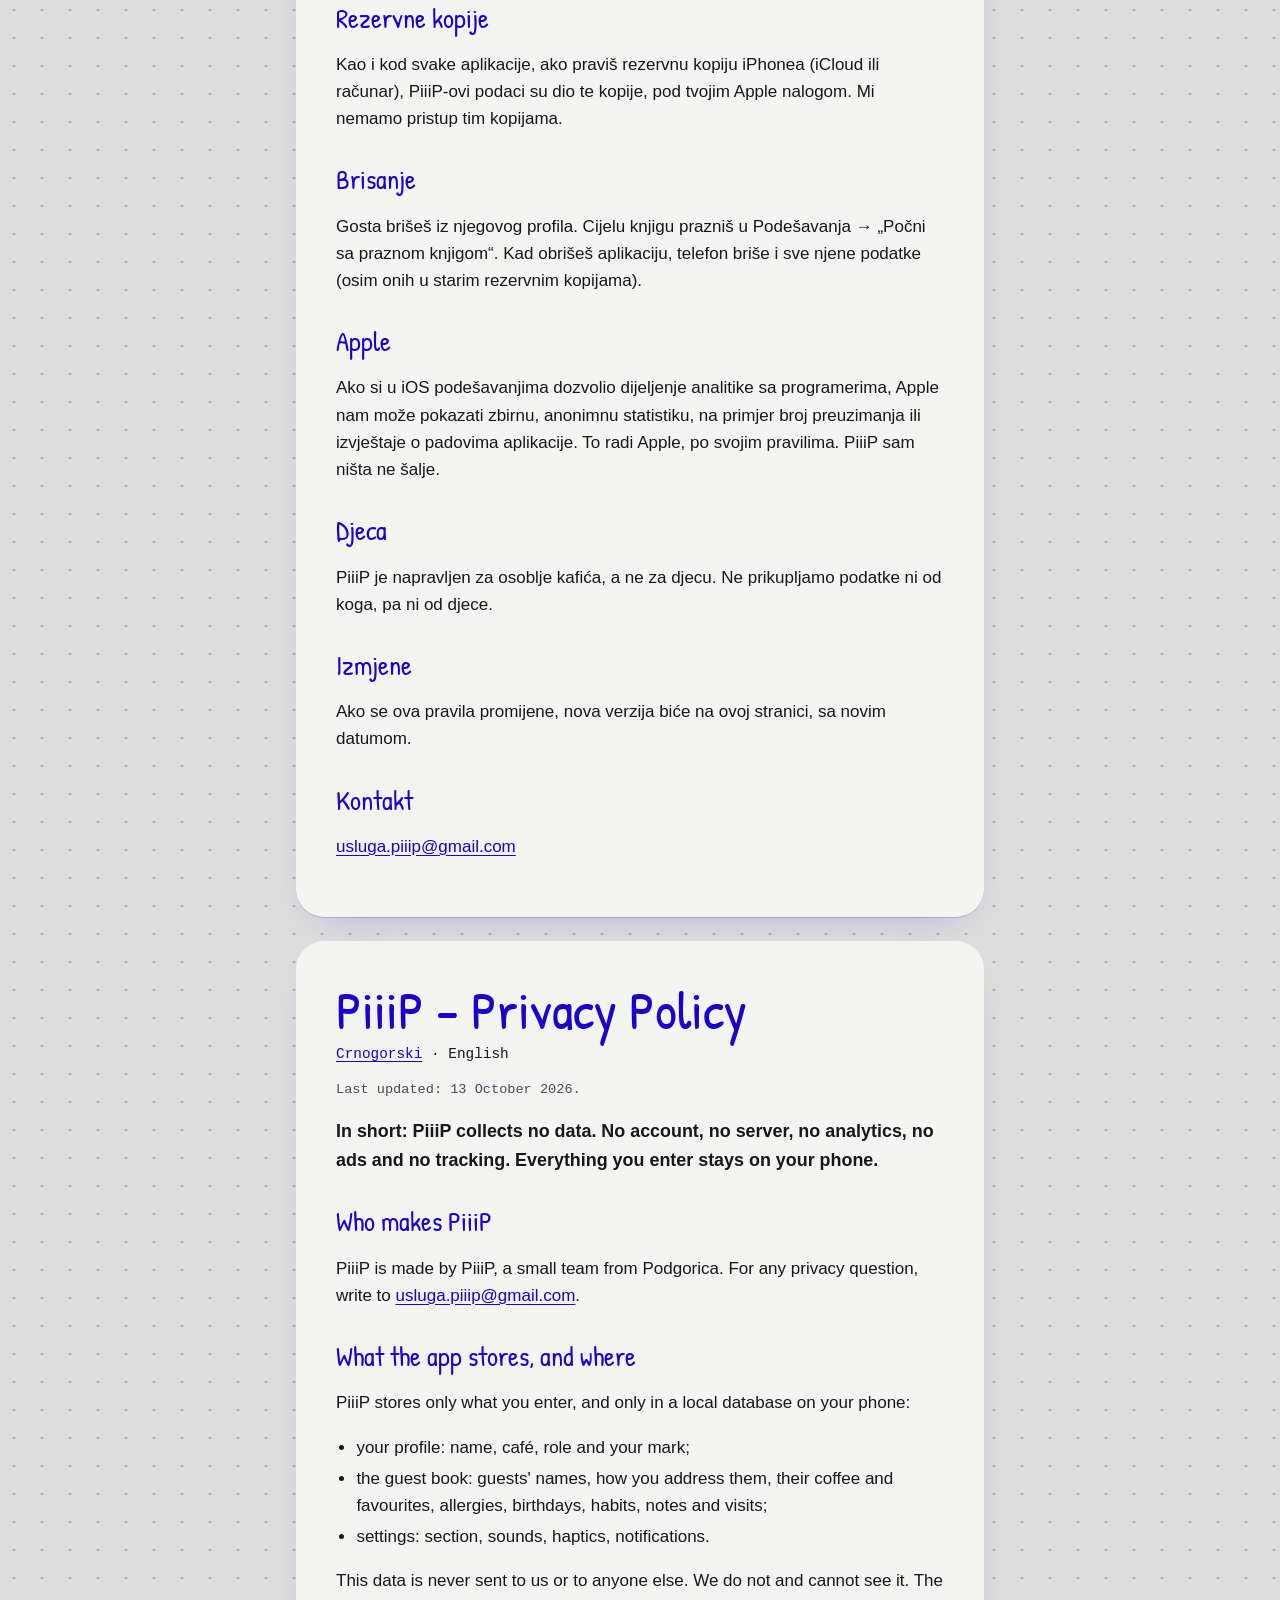
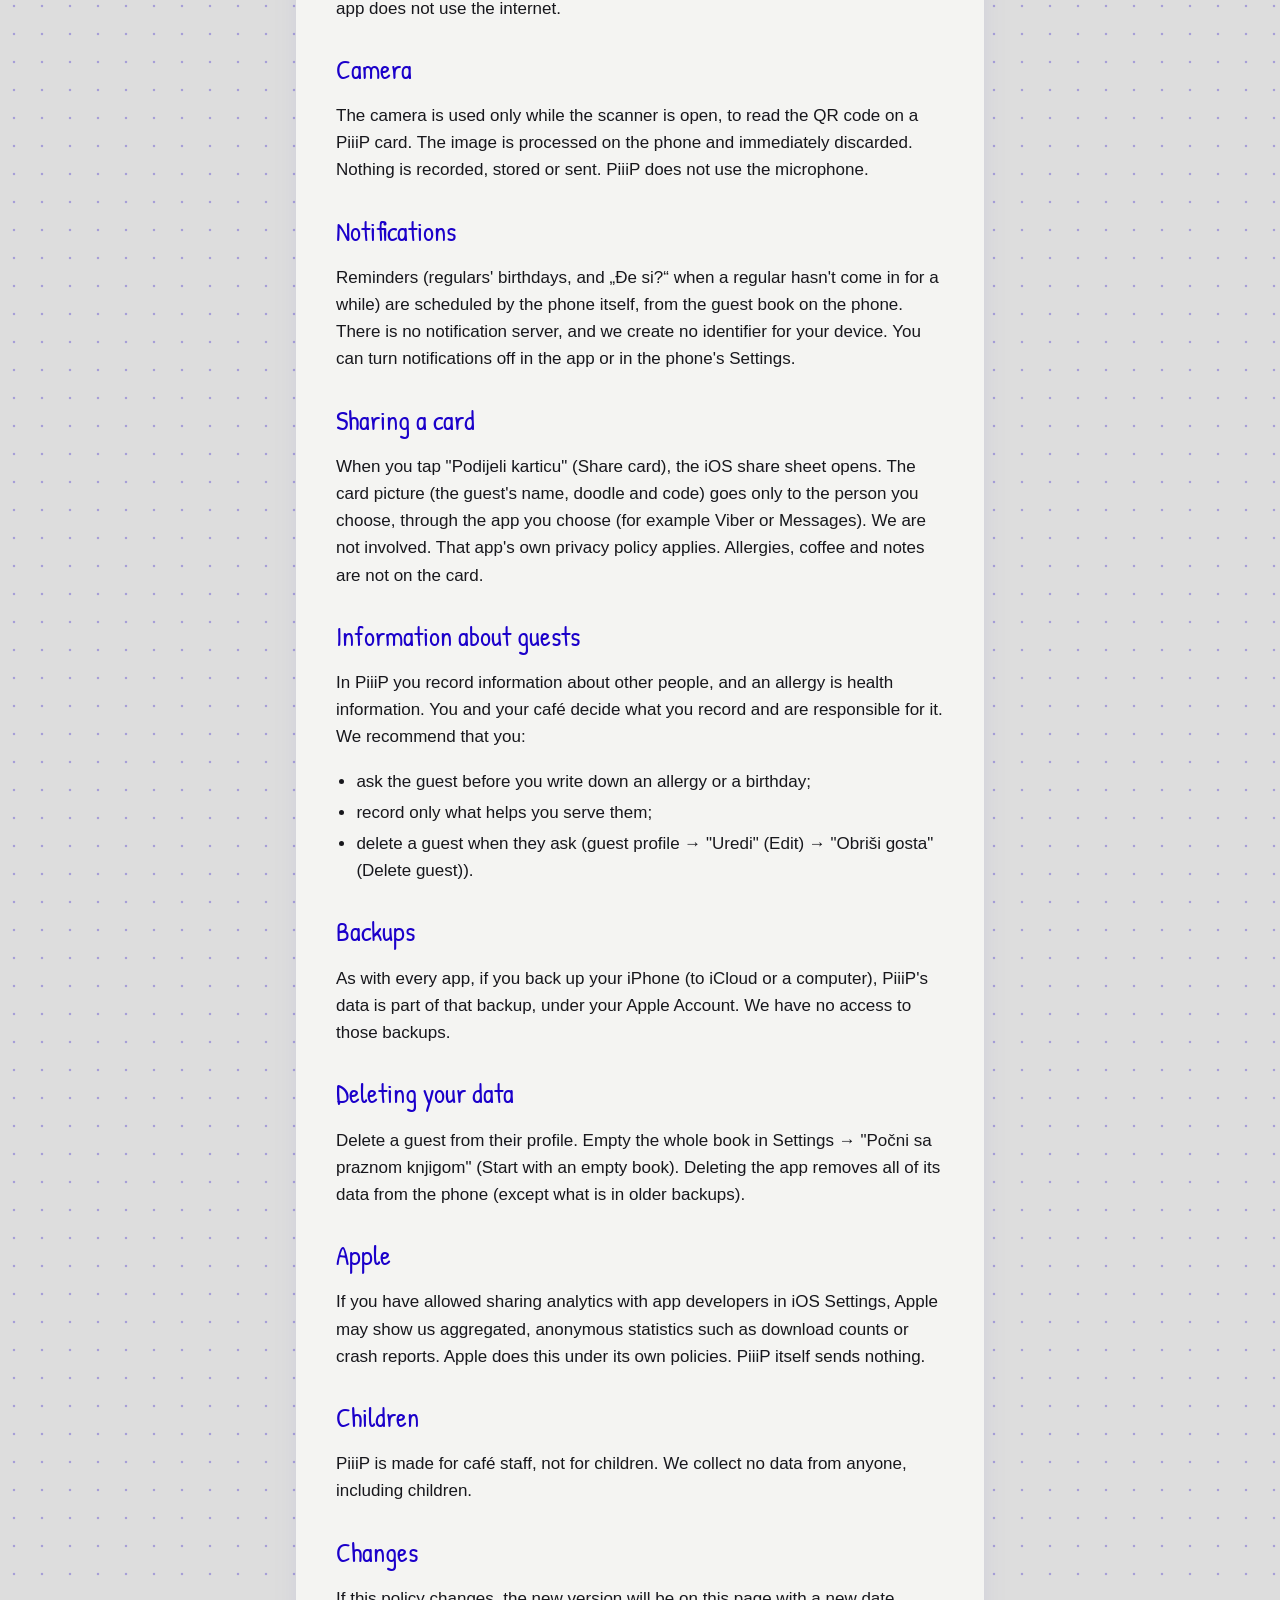
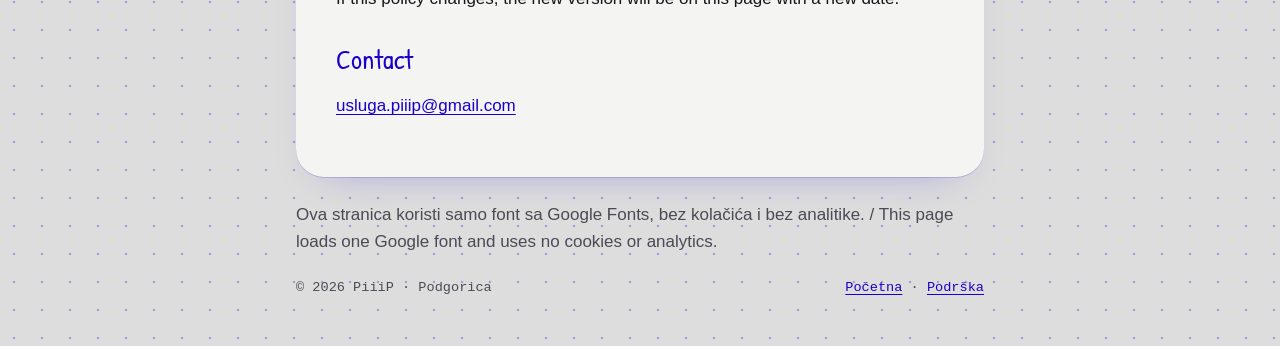
==== commit 31ffc430: "docs: add contact email Co-Authored-By: Claude Opus 5.5 <noreply@anthropic.com>" ====
--- a/privacy/index.html
+++ b/privacy/index.html
@@ -30,7 +30,7 @@
     <p class="meta">Posljednja izmjena: 13. oktobar 2026.</p>
     <p class="lead">Ukratko: PiiiP ne prikuplja nikakve podatke. Nema naloga, nema servera, nema analitike, nema reklama i nema praćenja. Sve što upišeš ostaje na tvom telefonu.</p>
     <h2>Ko pravi PiiiP</h2>
-    <p>PiiiP pravi <span class="todo">[Ime i prezime ili naziv firme]</span>. Za sva pitanja o privatnosti piši na <span class="todo">[kontakt@…]</span>.</p>
+    <p>PiiiP pravi PiiiP, mali tim iz Podgorice. Za sva pitanja o privatnosti piši na <a href="mailto:usluga.piiip@gmail.com">usluga.piiip@gmail.com</a>.</p>
     <h2>Šta aplikacija čuva i gdje</h2>
     <p>PiiiP čuva samo ono što ti upišeš, i to samo u lokalnoj bazi na tvom telefonu:</p>
     <ul>
@@ -63,7 +63,7 @@
     <h2>Izmjene</h2>
     <p>Ako se ova pravila promijene, nova verzija biće na ovoj stranici, sa novim datumom.</p>
     <h2>Kontakt</h2>
-    <p><span class="todo">[kontakt@…]</span></p>
+    <p><a href="mailto:usluga.piiip@gmail.com">usluga.piiip@gmail.com</a></p>
   </section>
 
   <section id="en" class="card" lang="en">
@@ -72,7 +72,7 @@
     <p class="meta">Last updated: 13 October 2026.</p>
     <p class="lead">In short: PiiiP collects no data. No account, no server, no analytics, no ads and no tracking. Everything you enter stays on your phone.</p>
     <h2>Who makes PiiiP</h2>
-    <p>PiiiP is made by <span class="todo">[Full name or company name]</span>. For any privacy question, write to <span class="todo">[kontakt@…]</span>.</p>
+    <p>PiiiP is made by PiiiP, a small team from Podgorica. For any privacy question, write to <a href="mailto:usluga.piiip@gmail.com">usluga.piiip@gmail.com</a>.</p>
     <h2>What the app stores, and where</h2>
     <p>PiiiP stores only what you enter, and only in a local database on your phone:</p>
     <ul>
@@ -105,7 +105,7 @@
     <h2>Changes</h2>
     <p>If this policy changes, the new version will be on this page with a new date.</p>
     <h2>Contact</h2>
-    <p><span class="todo">[kontakt@…]</span></p>
+    <p><a href="mailto:usluga.piiip@gmail.com">usluga.piiip@gmail.com</a></p>
   </section>
   <p class="soft">Ova stranica koristi samo font sa Google Fonts, bez kolačića i bez analitike. / This page loads one Google font and uses no cookies or analytics.</p>
 </main>
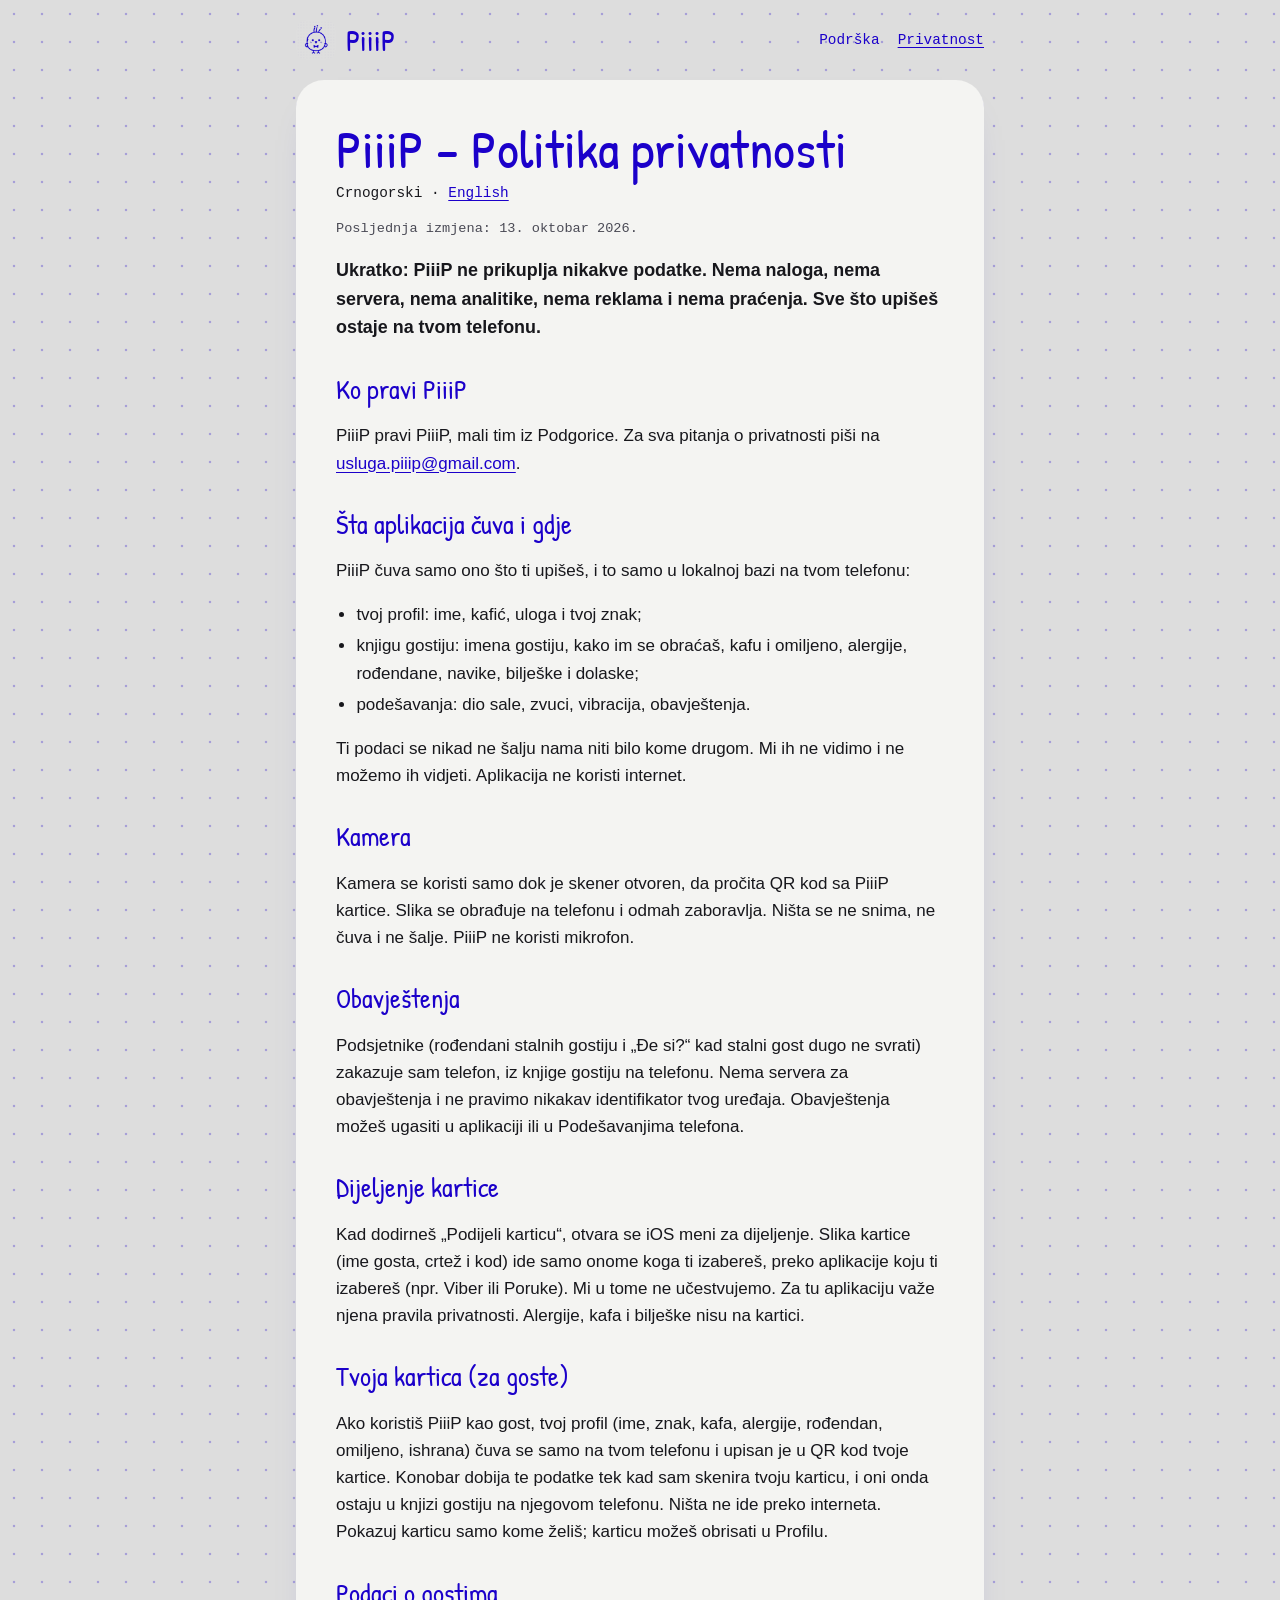
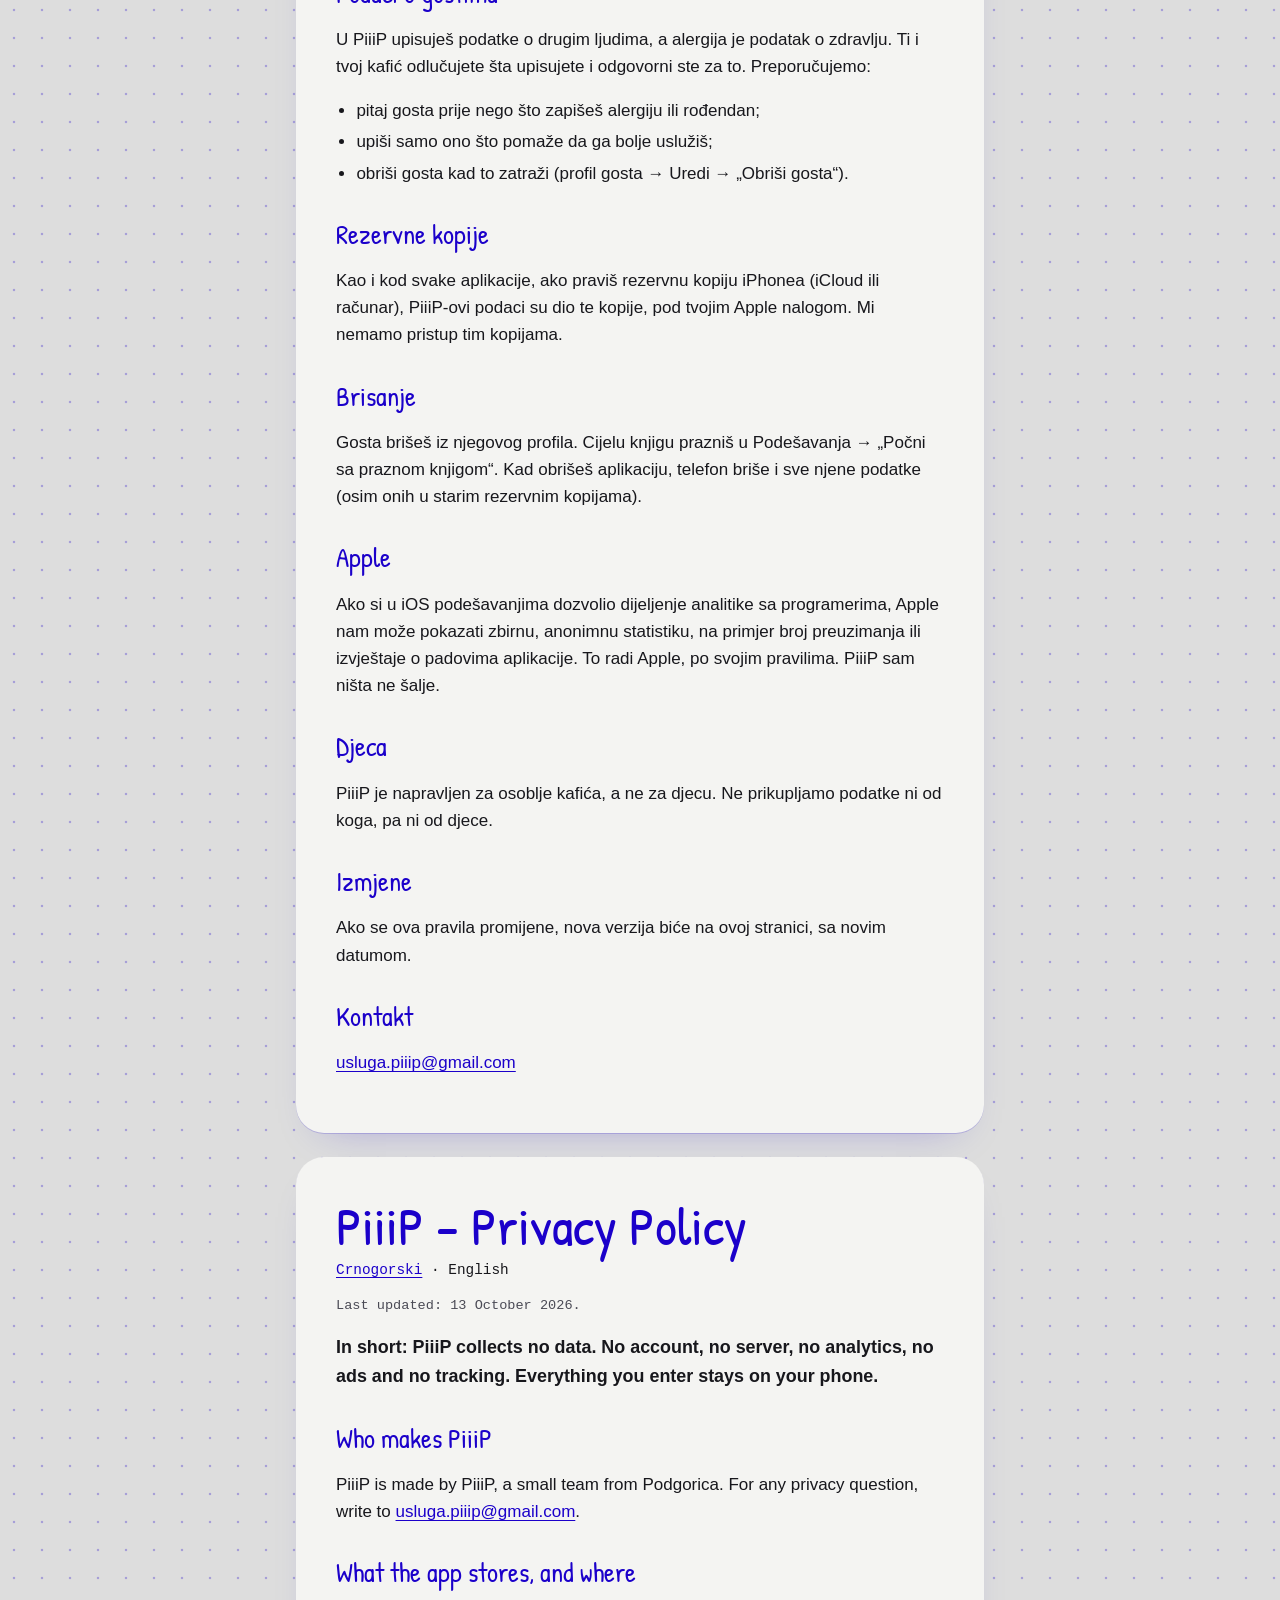
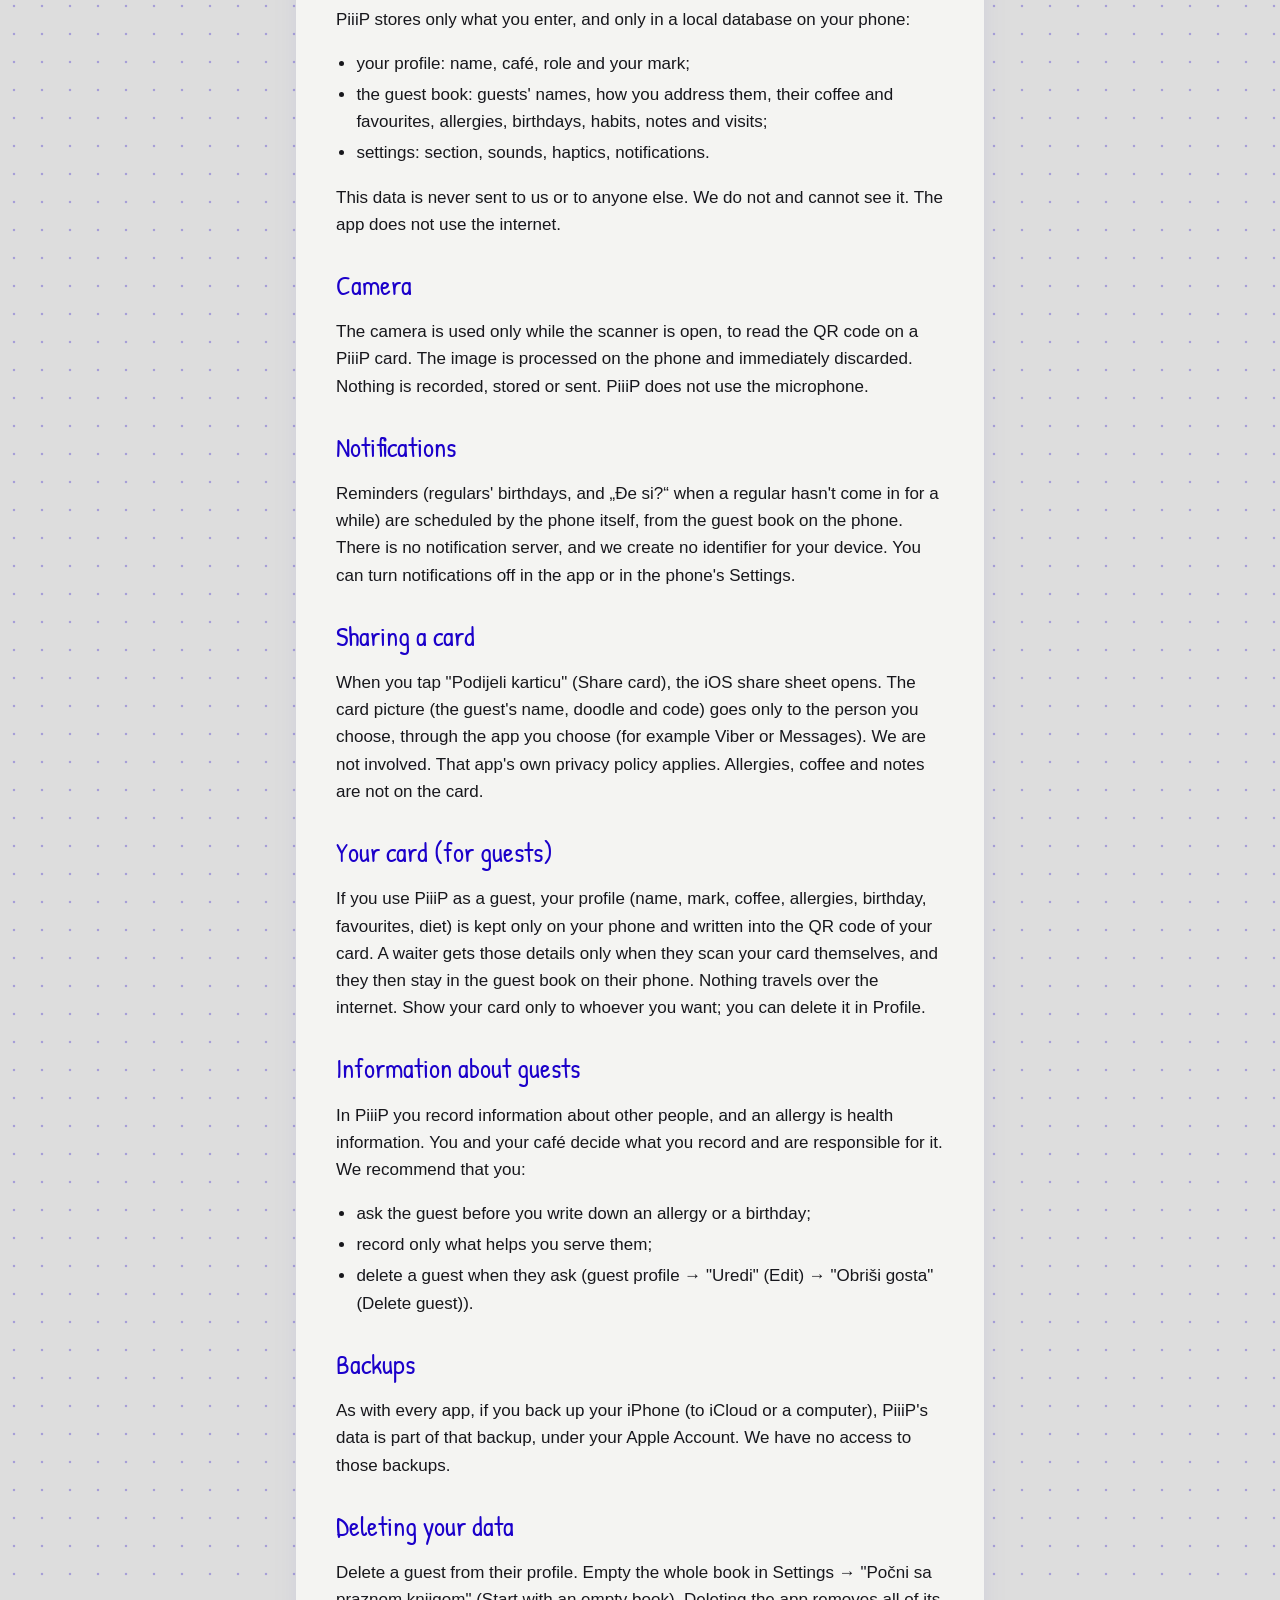
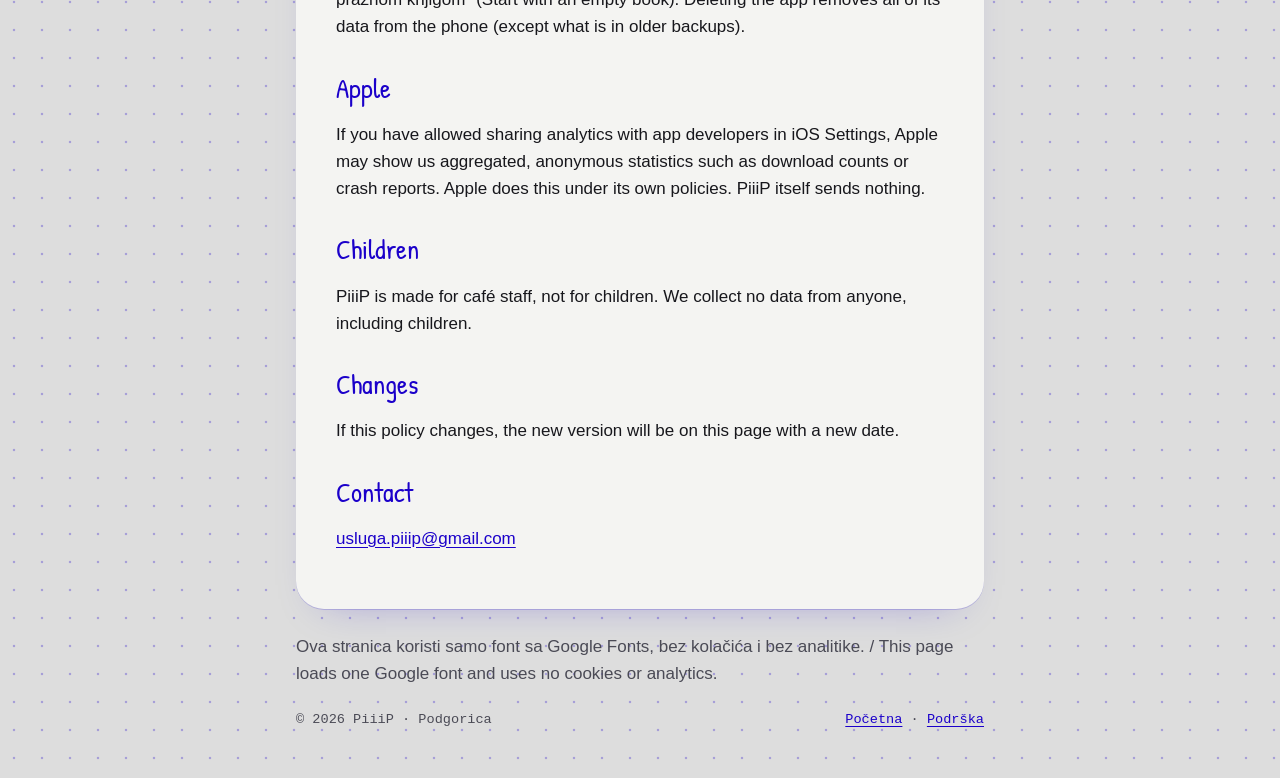
==== commit 0d0b7a92: "docs: privacy policy covers the guest's own PiiiP card Co-Authored-By: Claude Opus 5.5 <noreply@anth" ====
--- a/privacy/index.html
+++ b/privacy/index.html
@@ -45,6 +45,8 @@
     <p>Podsjetnike (rođendani stalnih gostiju i „Đe si?“ kad stalni gost dugo ne svrati) zakazuje sam telefon, iz knjige gostiju na telefonu. Nema servera za obavještenja i ne pravimo nikakav identifikator tvog uređaja. Obavještenja možeš ugasiti u aplikaciji ili u Podešavanjima telefona.</p>
     <h2>Dijeljenje kartice</h2>
     <p>Kad dodirneš „Podijeli karticu“, otvara se iOS meni za dijeljenje. Slika kartice (ime gosta, crtež i kod) ide samo onome koga ti izabereš, preko aplikacije koju ti izabereš (npr. Viber ili Poruke). Mi u tome ne učestvujemo. Za tu aplikaciju važe njena pravila privatnosti. Alergije, kafa i bilješke nisu na kartici.</p>
+    <h2>Tvoja kartica (za goste)</h2>
+    <p>Ako koristiš PiiiP kao gost, tvoj profil (ime, znak, kafa, alergije, rođendan, omiljeno, ishrana) čuva se samo na tvom telefonu i upisan je u QR kod tvoje kartice. Konobar dobija te podatke tek kad sam skenira tvoju karticu, i oni onda ostaju u knjizi gostiju na njegovom telefonu. Ništa ne ide preko interneta. Pokazuj karticu samo kome želiš; karticu možeš obrisati u Profilu.</p>
     <h2>Podaci o gostima</h2>
     <p>U PiiiP upisuješ podatke o drugim ljudima, a alergija je podatak o zdravlju. Ti i tvoj kafić odlučujete šta upisujete i odgovorni ste za to. Preporučujemo:</p>
     <ul>
@@ -87,6 +89,8 @@
     <p>Reminders (regulars' birthdays, and „Đe si?“ when a regular hasn't come in for a while) are scheduled by the phone itself, from the guest book on the phone. There is no notification server, and we create no identifier for your device. You can turn notifications off in the app or in the phone's Settings.</p>
     <h2>Sharing a card</h2>
     <p>When you tap "Podijeli karticu" (Share card), the iOS share sheet opens. The card picture (the guest's name, doodle and code) goes only to the person you choose, through the app you choose (for example Viber or Messages). We are not involved. That app's own privacy policy applies. Allergies, coffee and notes are not on the card.</p>
+    <h2>Your card (for guests)</h2>
+    <p>If you use PiiiP as a guest, your profile (name, mark, coffee, allergies, birthday, favourites, diet) is kept only on your phone and written into the QR code of your card. A waiter gets those details only when they scan your card themselves, and they then stay in the guest book on their phone. Nothing travels over the internet. Show your card only to whoever you want; you can delete it in Profile.</p>
     <h2>Information about guests</h2>
     <p>In PiiiP you record information about other people, and an allergy is health information. You and your café decide what you record and are responsible for it. We recommend that you:</p>
     <ul>
